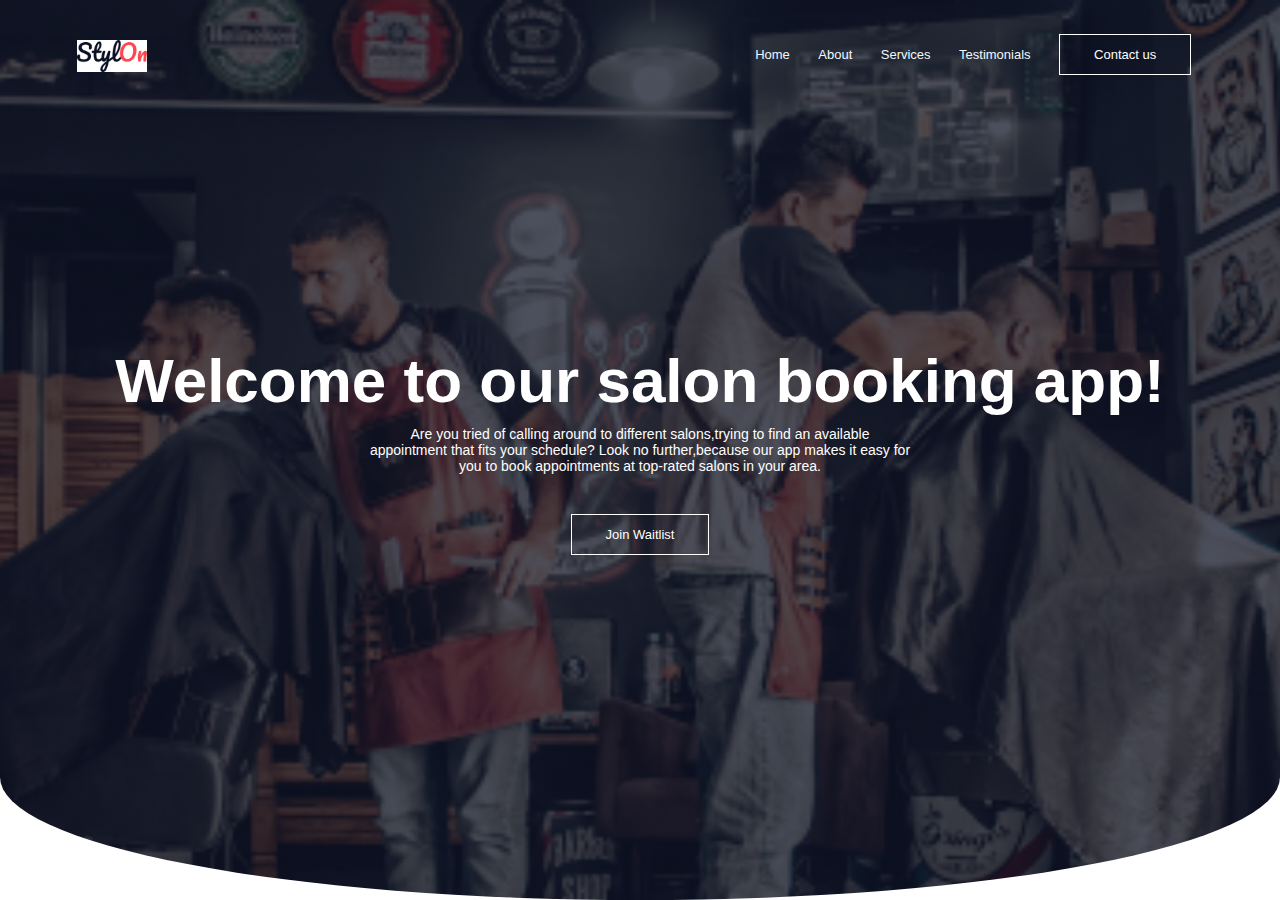
==== index.html @ d8df4b3f "first commit" ====
<!DOCTYPE html>
<html lang="en">
    <head>
        <meta charset="UTF-8" />
        <meta http-equiv="X-UA-Compatible" content="IE=edge" />
        <meta name="viewport" content="width=device-width, initial-scale=1.0" />
        <title>Stylon</title>
        <link rel="stylesheet" href="assets/styles/index.css" />
    </head>
    <body>
        <section class="header">
            <nav>
                <a href="index.html"
                    ><img
                        src="assets/images/StylOn Text Logo.jpg"
                        alt="stylon logo"
                /></a>

                <div class="nav-links" id="navLinks">
                    <ul>
                        <li><a href="#">Home</a></li>
                        <li><a href="">About</a></li>
                        <li><a href="">Services</a></li>
                        <li>
                            <a href="">Testimonials</a>
                        </li>

                        <li><a class="btn" href="">Contact us</a></li>
                    </ul>
                </div>
                <i class="fas fa-ellipsis-v" onclick="showMenu()"></i>
            </nav>
            <div class="text-box">
                <h1>Welcome to our salon booking app!</h1>
                <p>
                    Are you tried of calling around to different salons,trying
                    to find an available<br />
                    appointment that fits your schedule? Look no further,because
                    our app makes it easy for <br />
                    you to book appointments at top-rated salons in your area.
                </p>
                <a href="#" class="btn">Join Waitlist</a>
            </div>
        </section>
    </body>
</html>
---- assets/styles/index.css ----
* {
    margin: 0;
    padding: 0;
    font-family: "Poppins", sans-serif;
}
body,
html {
    overflow-x: hidden;
    scroll-behavior: smooth;
}
.header {
    min-height: 100vh;
    width: 100%;
    background-image: linear-gradient(rgba(4, 9, 30, 0.7), rgba(4, 9, 30, 0.7)),
        url(../images/Image.jpg);
    background-position: center;
    background-size: cover;
    position: relative;
    border-bottom-right-radius: 66% 18%;
    border-bottom-left-radius: 66% 18%;
}
nav {
    display: flex;
    padding: 2% 6%;
    justify-content: space-between;
    align-items: center;
}
nav a {
    display: flex;
    color: aliceblue;
    justify-content: space-between;
    align-items: center;
    text-decoration: none;
    gap: 10px;
    font-size: 13px;
}
nav ul li::after {
    content: "";
    width: 0%;
    height: 3px;
    background: #000;
    display: block;
    margin: auto;
    transition: 0.5s;
}
nav ul li:hover::after {
    width: 100%;
}
nav img {
    width: 70px;
}
.nav-links {
    flex: 1;
    text-align: right;
}
.nav-links ul li {
    list-style: none;
    display: inline-block;
    padding: 8px 12px;
    position: relative;
}
.text-box {
    width: 90%;
    color: white;
    position: absolute;
    top: 50%;
    left: 50%;
    transform: translate(-50%, -50%);
    text-align: center;
}
.text-box h1 {
    font-size: 62px;
}
.text-box p {
    font-size: 14px;
    margin: 10px 0 40px;
}
.btn {
    display: inline-block;
    text-decoration: none;
    color: white;
    border: 1px solid white;
    padding: 12px 34px;
    font-size: 13px;
    background: transparent;
    position: relative;
    cursor: pointer;
    transition: 1s;
}
.btn:hover {
    border: 1px solid #f44336;
    background: #f44336;
    transition: 1s;
}
nav .fas {
    display: none;
}
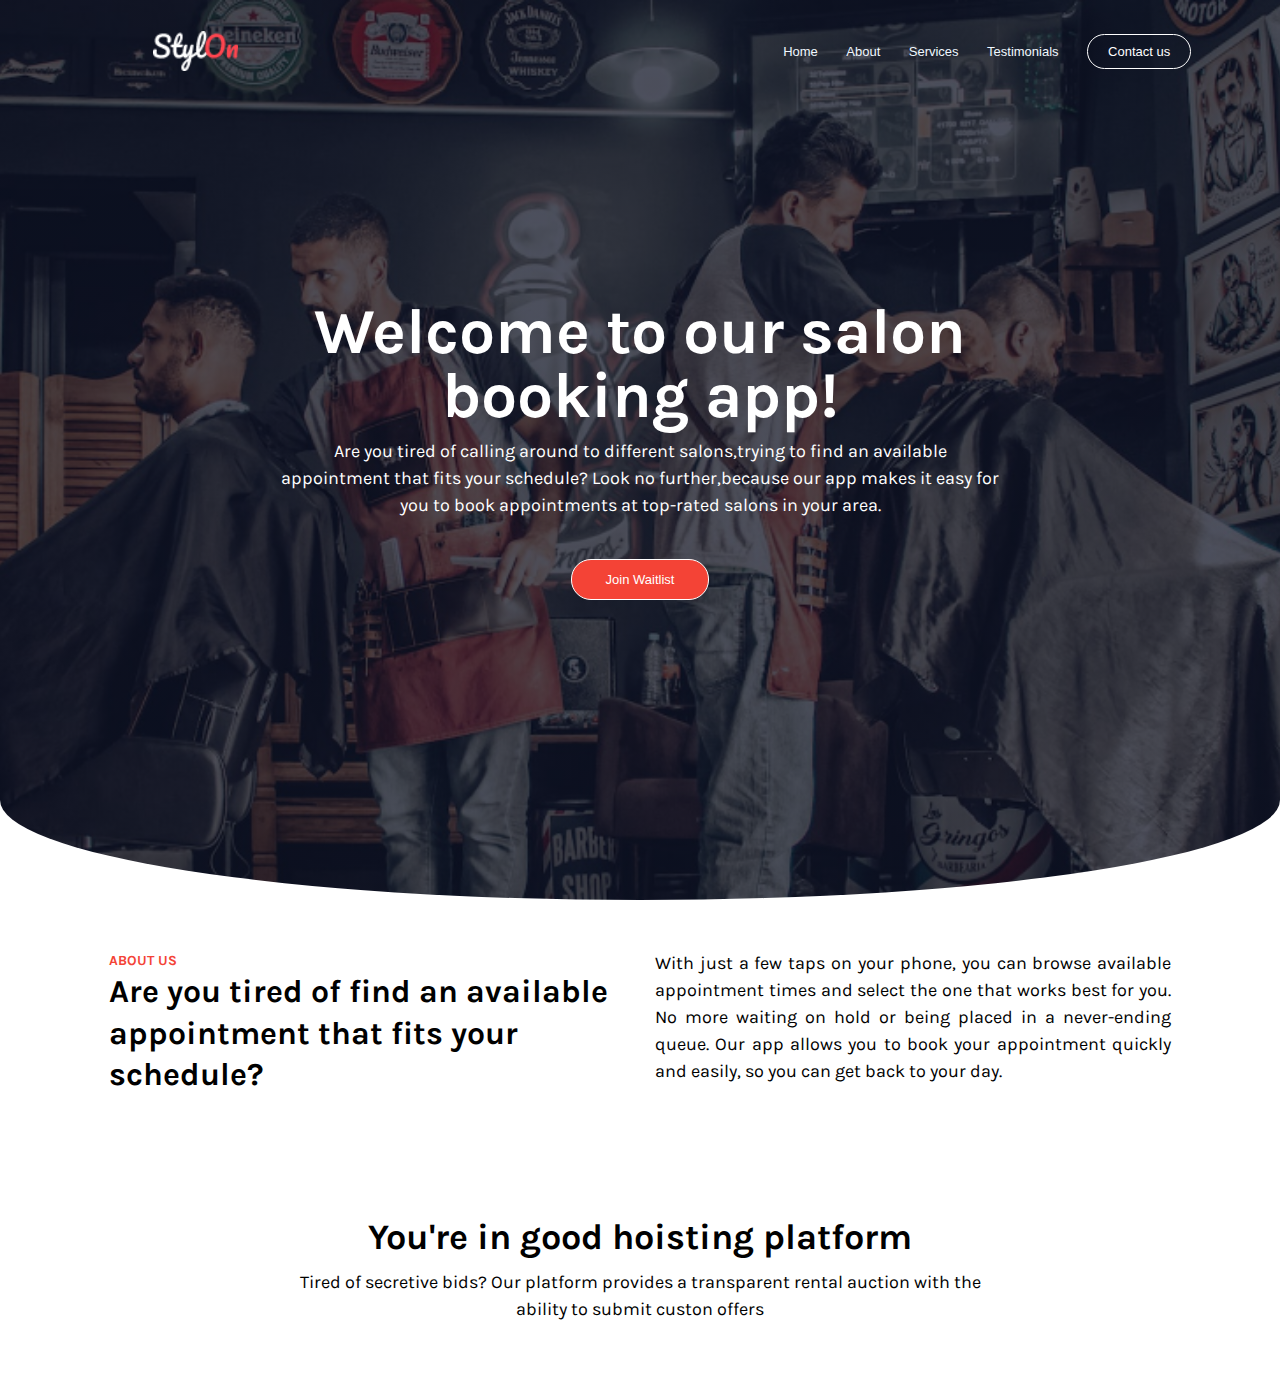
==== commit 1a2c24fb: "about section done" ====
--- a/index.html
+++ b/index.html
@@ -11,9 +11,7 @@
         <section class="header">
             <nav>
                 <a href="index.html"
-                    ><img
-                        src="assets/images/StylOn Text Logo.jpg"
-                        alt="stylon logo"
+                    ><img src="assets/images/logo_htfajn.png" alt="stylon logo"
                 /></a>
 
                 <div class="nav-links" id="navLinks">
@@ -25,15 +23,18 @@
                             <a href="">Testimonials</a>
                         </li>
 
-                        <li><a class="btn" href="">Contact us</a></li>
+                        <li><a class="btn1" href="">Contact us</a></li>
                     </ul>
                 </div>
                 <i class="fas fa-ellipsis-v" onclick="showMenu()"></i>
             </nav>
             <div class="text-box">
-                <h1>Welcome to our salon booking app!</h1>
+                <h1>
+                    Welcome to our salon <br />
+                    booking app!
+                </h1>
                 <p>
-                    Are you tried of calling around to different salons,trying
+                    Are you tired of calling around to different salons,trying
                     to find an available<br />
                     appointment that fits your schedule? Look no further,because
                     our app makes it easy for <br />
@@ -42,5 +43,34 @@
                 <a href="#" class="btn">Join Waitlist</a>
             </div>
         </section>
+        <section class="about">
+            <div class="left_container">
+                <h5>ABOUT US</h5>
+                <h4>
+                    Are you tired of find an available <br />
+                    appointment that fits your schedule?
+                </h4>
+            </div>
+
+            <div class="right_container">
+                <p>
+                    With just a few taps on your phone, you can browse available
+                    appointment times and select the one that works best for
+                    you. No more waiting on hold or being placed in a
+                    never-ending queue. Our app allows you to book your
+                    appointment quickly and easily, so you can get back to your
+                    day.
+                </p>
+            </div>
+        </section>
+
+        <section class="platform">
+            <h1>You're in good hoisting platform</h1>
+            <p>
+                Tired of secretive bids? Our platform provides a transparent
+                rental auction with the <br />
+                ability to submit custon offers
+            </p>
+        </section>
     </body>
 </html>
--- a/assets/styles/index.css
+++ b/assets/styles/index.css
@@ -1,3 +1,5 @@
+@import url("https://fonts.googleapis.com/css2?family=Karla&display=swap");
+
 * {
     margin: 0;
     padding: 0;
@@ -16,8 +18,8 @@
     background-position: center;
     background-size: cover;
     position: relative;
-    border-bottom-right-radius: 66% 18%;
-    border-bottom-left-radius: 66% 18%;
+    border-bottom-right-radius: 81% 18%;
+    border-bottom-left-radius: 81% 18%;
 }
 nav {
     display: flex;
@@ -34,20 +36,10 @@
     gap: 10px;
     font-size: 13px;
 }
-nav ul li::after {
-    content: "";
-    width: 0%;
-    height: 3px;
-    background: #000;
-    display: block;
-    margin: auto;
-    transition: 0.5s;
-}
-nav ul li:hover::after {
-    width: 100%;
-}
+
 nav img {
-    width: 70px;
+    width: 85px;
+    margin-left: 76px;
 }
 .nav-links {
     flex: 1;
@@ -69,10 +61,17 @@
     text-align: center;
 }
 .text-box h1 {
-    font-size: 62px;
+    font-family: "Karla", sans-serif;
+    font-size: 64px;
+    font-weight: 700;
+    line-height: 64px;
 }
 .text-box p {
-    font-size: 14px;
+    font-family: "Karla", sans-serif;
+    font-size: 18px;
+    font-weight: 400;
+    line-height: 27px;
+    text-align: center;
     margin: 10px 0 40px;
 }
 .btn {
@@ -80,18 +79,86 @@
     text-decoration: none;
     color: white;
     border: 1px solid white;
+    border-radius: 20px;
     padding: 12px 34px;
+    font-size: 13px;
+    background: transparent;
+    background: #f44336;
+    position: relative;
+    cursor: pointer;
+    transition: 1s;
+}
+
+.btn1 {
+    display: inline-block;
+    text-decoration: none;
+    color: white;
+    border: 1px solid white;
+    border-radius: 20px;
+    padding: 9px 20px;
     font-size: 13px;
     background: transparent;
     position: relative;
     cursor: pointer;
-    transition: 1s;
 }
 .btn:hover {
     border: 1px solid #f44336;
-    background: #f44336;
+    background: #d42b1f;
     transition: 1s;
 }
 nav .fas {
     display: none;
 }
+
+.about {
+    display: flex;
+    gap: 30px;
+    max-width: 83%;
+    padding: 50px 100px 50px 100px;
+    margin-inline: auto;
+}
+
+.left_container {
+    width: 50%;
+}
+.left_container h4 {
+    font-family: "Karla", sans-serif;
+    font-weight: 700;
+    font-size: 32px;
+    line-height: 41.6px;
+}
+.left_container h5 {
+    font-family: "Karla", sans-serif;
+    font-weight: 700;
+    font-size: 14px;
+    line-height: 21px;
+    color: #f44336;
+}
+
+.right_container {
+    width: 50%;
+}
+.right_container p {
+    font-family: "Karla", sans-serif;
+    font-weight: 400;
+    font-size: 18px;
+    line-height: 27px;
+    text-align: justify;
+}
+.platform {
+    text-align: center;
+    padding: 70px;
+}
+.platform h1 {
+    font-family: "Karla", sans-serif;
+    font-weight: 700;
+    font-size: 36px;
+    margin-bottom: 10px;
+    line-height: 43.2px;
+}
+.platform p {
+    font-family: "Karla", sans-serif;
+    font-weight: 400;
+    font-size: 18px;
+    line-height: 27px;
+}
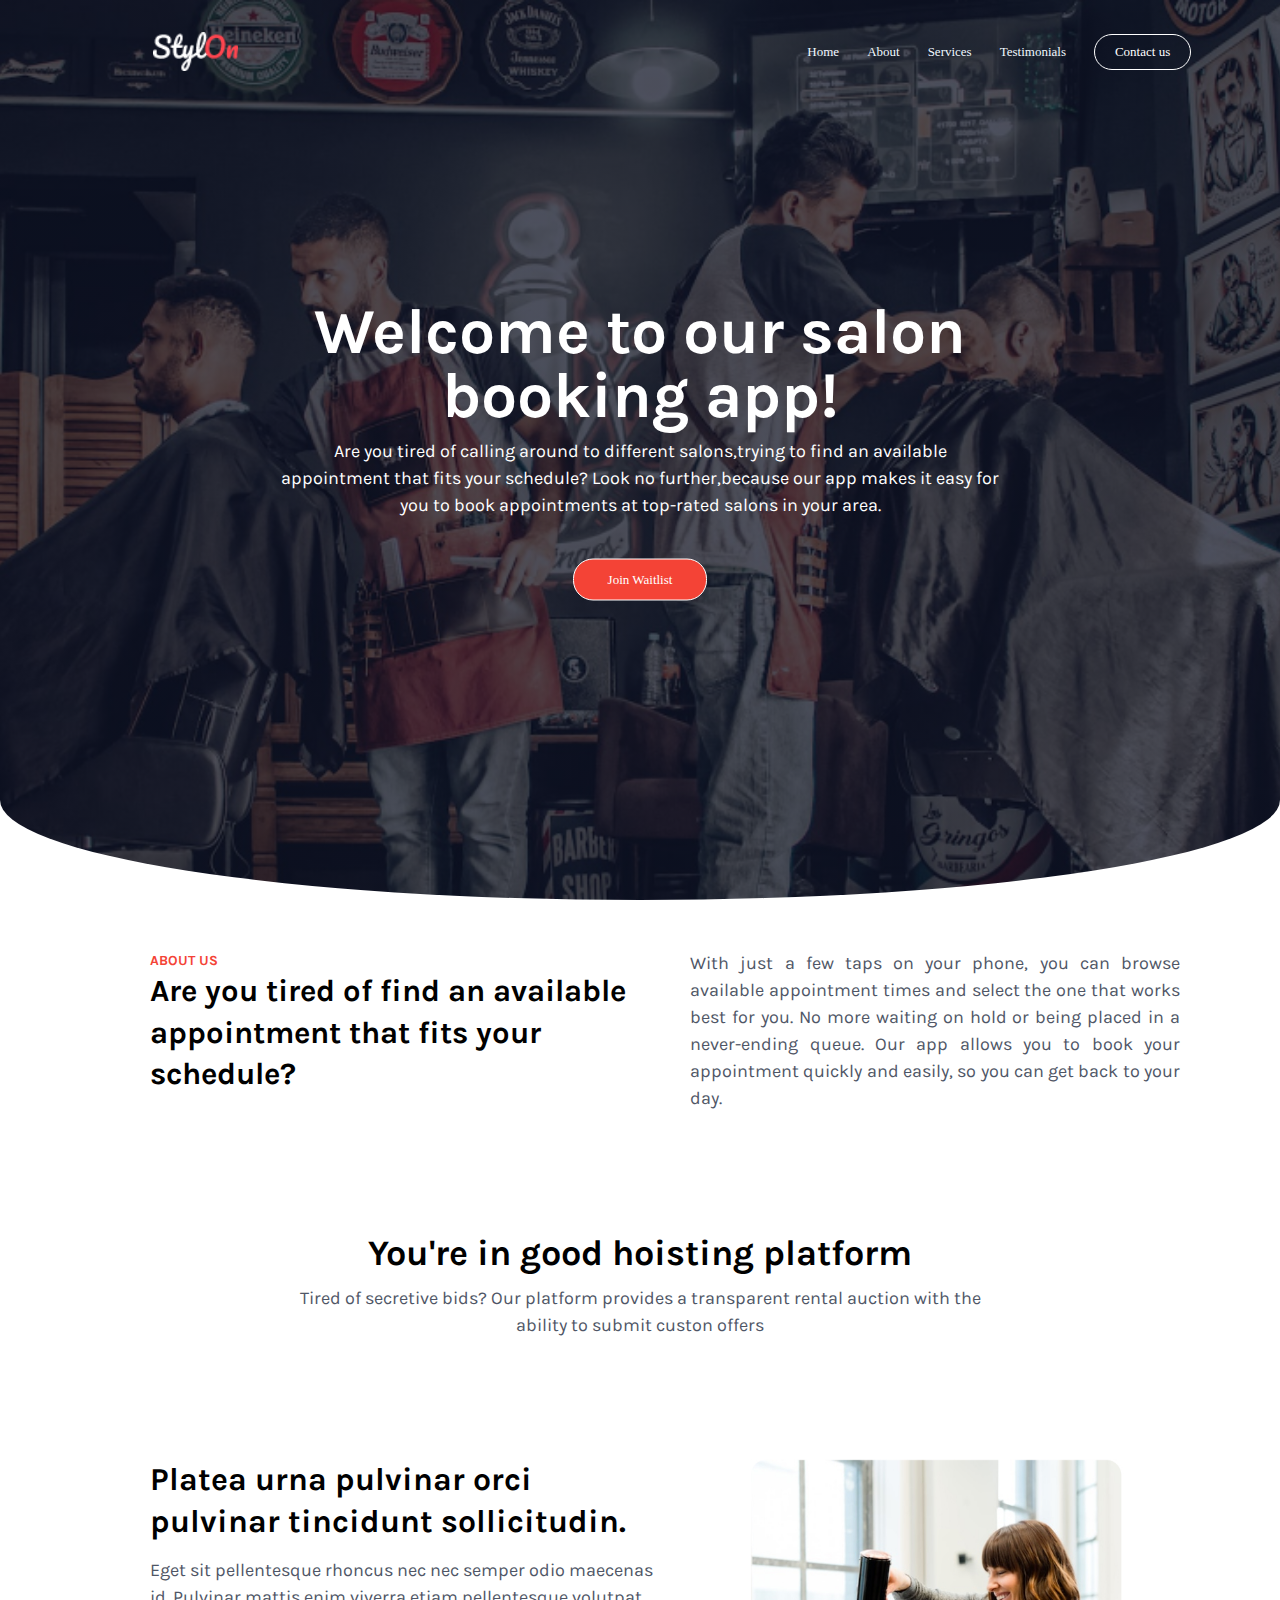
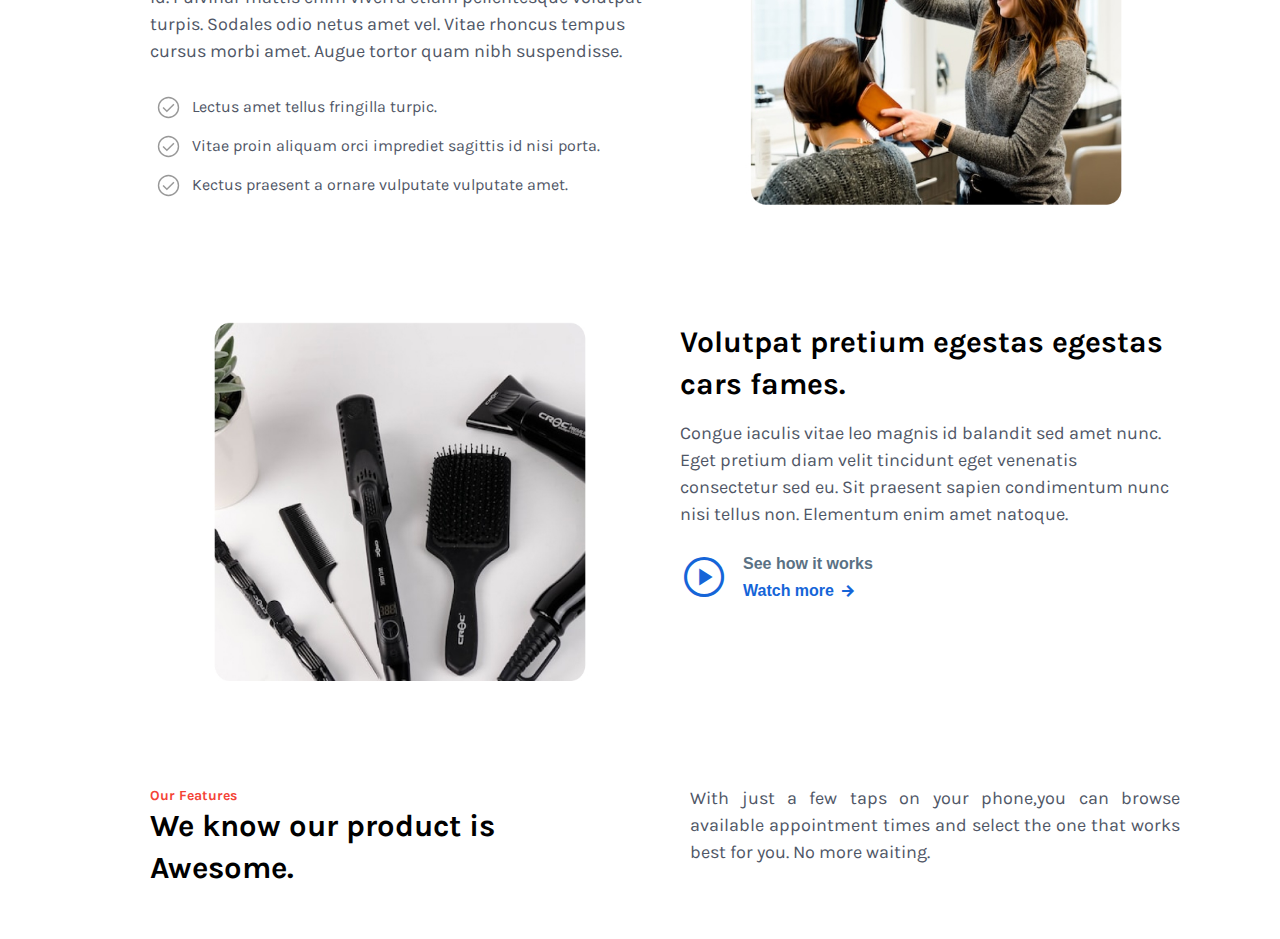
==== commit e7622d4f: "Our feature section complete" ====
--- a/index.html
+++ b/index.html
@@ -6,6 +6,10 @@
         <meta name="viewport" content="width=device-width, initial-scale=1.0" />
         <title>Stylon</title>
         <link rel="stylesheet" href="assets/styles/index.css" />
+        <link
+            rel="stylesheet"
+            href="https://fonts.googleapis.com/css2?family=Material+Symbols+Outlined:opsz,wght,FILL,GRAD@20..48,100..700,0..1,-50..200"
+        />
     </head>
     <body>
         <section class="header">
@@ -72,5 +76,101 @@
                 ability to submit custon offers
             </p>
         </section>
+
+        <section class="services">
+            <div class="left_container1">
+                <h4>
+                    Platea urna pulvinar orci pulvinar tincidunt sollicitudin.
+                </h4>
+                <p>
+                    Eget sit pellentesque rhoncus nec nec semper odio maecenas
+                    id. Pulvinar mattis enim viverra etiam pellentesque volutpat
+                    turpis. Sodales odio netus amet vel. Vitae rhoncus tempus
+                    cursus morbi amet. Augue tortor quam nibh suspendisse.
+                </p>
+                <div class="list">
+                    <ul>
+                        <li>
+                            <img
+                                src="assets/images/check_circle_FILL0_wght300_GRAD0_opsz40.svg"
+                                alt=""
+                            />Lectus amet tellus fringilla turpic.
+                        </li>
+                        <li>
+                            <img
+                                src="assets/images/check_circle_FILL0_wght300_GRAD0_opsz40.svg"
+                                alt=""
+                            />
+                            Vitae proin aliquam orci imprediet sagittis id nisi
+                            porta.
+                        </li>
+                        <li>
+                            <img
+                                src="assets/images/check_circle_FILL0_wght300_GRAD0_opsz40.svg"
+                                alt=""
+                            />
+
+                            Kectus praesent a ornare vulputate vulputate amet.
+                        </li>
+                    </ul>
+                </div>
+            </div>
+            <div class="right_container1">
+                <img
+                    src="assets/images/Image (1).jpg"
+                    alt="stylon services img"
+                />
+            </div>
+        </section>
+
+        <section class="services">
+            <div class="left_container2">
+                <img src="assets/images/Image (2).jpg" alt="" />
+            </div>
+
+            <div class="right_container2">
+                <h4>Volutpat pretium egestas egestas cars fames.</h4>
+                <p>
+                    Congue iaculis vitae leo magnis id balandit sed amet nunc.
+                    Eget pretium diam velit tincidunt eget venenatis consectetur
+                    sed eu. Sit praesent sapien condimentum nunc nisi tellus
+                    non. Elementum enim amet natoque.
+                </p>
+                <div class="video">
+                    <div class="image">
+                        <span class="material-symbols-outlined">
+                            play_circle
+                        </span>
+                    </div>
+                    <div>
+                        <h6>See how it works</h6>
+                        <p>
+                            Watch more
+                            <span class="material-symbols-outlined">
+                                arrow_forward
+                            </span>
+                        </p>
+                    </div>
+                </div>
+            </div>
+        </section>
+
+        <section class="features">
+            <div class="left_container">
+                <h5>Our Features</h5>
+                <h4>
+                    We know our product is<br />
+                    Awesome.
+                </h4>
+            </div>
+
+            <div class="right_container">
+                <p>
+                    With just a few taps on your phone,you can browse available
+                    appointment times and select the one that works best for
+                    you. No more waiting.
+                </p>
+            </div>
+        </section>
     </body>
 </html>
--- a/assets/styles/index.css
+++ b/assets/styles/index.css
@@ -3,7 +3,6 @@
 * {
     margin: 0;
     padding: 0;
-    font-family: "Poppins", sans-serif;
 }
 body,
 html {
@@ -116,6 +115,7 @@
     max-width: 83%;
     padding: 50px 100px 50px 100px;
     margin-inline: auto;
+    margin-left: 50px;
 }
 
 .left_container {
@@ -124,7 +124,7 @@
 .left_container h4 {
     font-family: "Karla", sans-serif;
     font-weight: 700;
-    font-size: 32px;
+    font-size: 31px;
     line-height: 41.6px;
 }
 .left_container h5 {
@@ -136,7 +136,7 @@
 }
 
 .right_container {
-    width: 50%;
+    width: 48%;
 }
 .right_container p {
     font-family: "Karla", sans-serif;
@@ -144,6 +144,7 @@
     font-size: 18px;
     line-height: 27px;
     text-align: justify;
+    color: rgb(79, 86, 102);
 }
 .platform {
     text-align: center;
@@ -161,4 +162,124 @@
     font-weight: 400;
     font-size: 18px;
     line-height: 27px;
-}
+    color: rgb(79, 86, 102);
+}
+
+.services {
+    display: flex;
+    gap: 30px;
+    max-width: 83%;
+    padding: 50px 100px 50px 100px;
+    margin-inline: auto;
+    margin-left: 50px;
+}
+.left_container1 {
+    width: 50%;
+}
+.left_container1 p {
+    font-family: "Karla", sans-serif;
+    font-weight: 400;
+    font-size: 18px;
+    line-height: 27px;
+    color: rgb(79, 86, 102);
+    margin-bottom: 25px;
+}
+.left_container1 h4 {
+    font-family: "Karla", sans-serif;
+    font-weight: 700;
+    font-size: 32px;
+    line-height: 41.6px;
+    margin-bottom: 15px;
+}
+.list ul li {
+    font-family: "Karla", sans-serif;
+    color: rgb(79, 86, 102);
+    list-style: none;
+    font-weight: 400;
+    font-size: 16px;
+    line-height: 34px;
+    display: flex;
+    gap: 10px;
+    align-items: center;
+    margin-left: 5px;
+    margin-bottom: 5px;
+}
+
+.right_container1 {
+    width: 48%;
+}
+.right_container1 img {
+    width: 500px;
+    height: 359px;
+}
+
+.list ul li img {
+    width: 26.67px;
+    height: 26.67px;
+    opacity: 40%;
+}
+.left_container2 {
+    max-width: 50%;
+}
+.left_container2 img {
+    width: 500px;
+    height: 359px;
+}
+.right_container2 {
+    width: 48%;
+}
+.right_container2 p {
+    font-family: "Karla", sans-serif;
+    font-weight: 400;
+    font-size: 18px;
+    line-height: 27px;
+    color: rgb(79, 86, 102);
+    margin-bottom: 25px;
+}
+.right_container2 h4 {
+    font-family: "Karla", sans-serif;
+    font-weight: 700;
+    font-size: 30px;
+    line-height: 41.6px;
+    margin-bottom: 15px;
+}
+.video {
+    display: flex;
+    gap: 15px;
+}
+.image span {
+    font-size: 48px;
+    color: #1565d8;
+}
+.video h6 {
+    font-family: sans-serif;
+    font-weight: 600;
+    font-size: 16px;
+    line-height: 21.79px;
+    color: #5a7184;
+    margin-bottom: 5px;
+}
+.video p {
+    font-family: sans-serif;
+    font-weight: 700;
+    font-size: 16px;
+    line-height: 21.79px;
+    color: #1565d8;
+    display: flex;
+    align-items: center;
+    gap: 5px;
+}
+.video p span {
+    font-size: 18px;
+    font-weight: 900;
+    /* line-height: 40px; */
+}
+
+.features {
+    display: flex;
+    gap: 30px;
+    max-width: 83%;
+    padding: 50px 100px 50px 100px;
+    margin-inline: auto;
+    margin-left: 50px;
+}
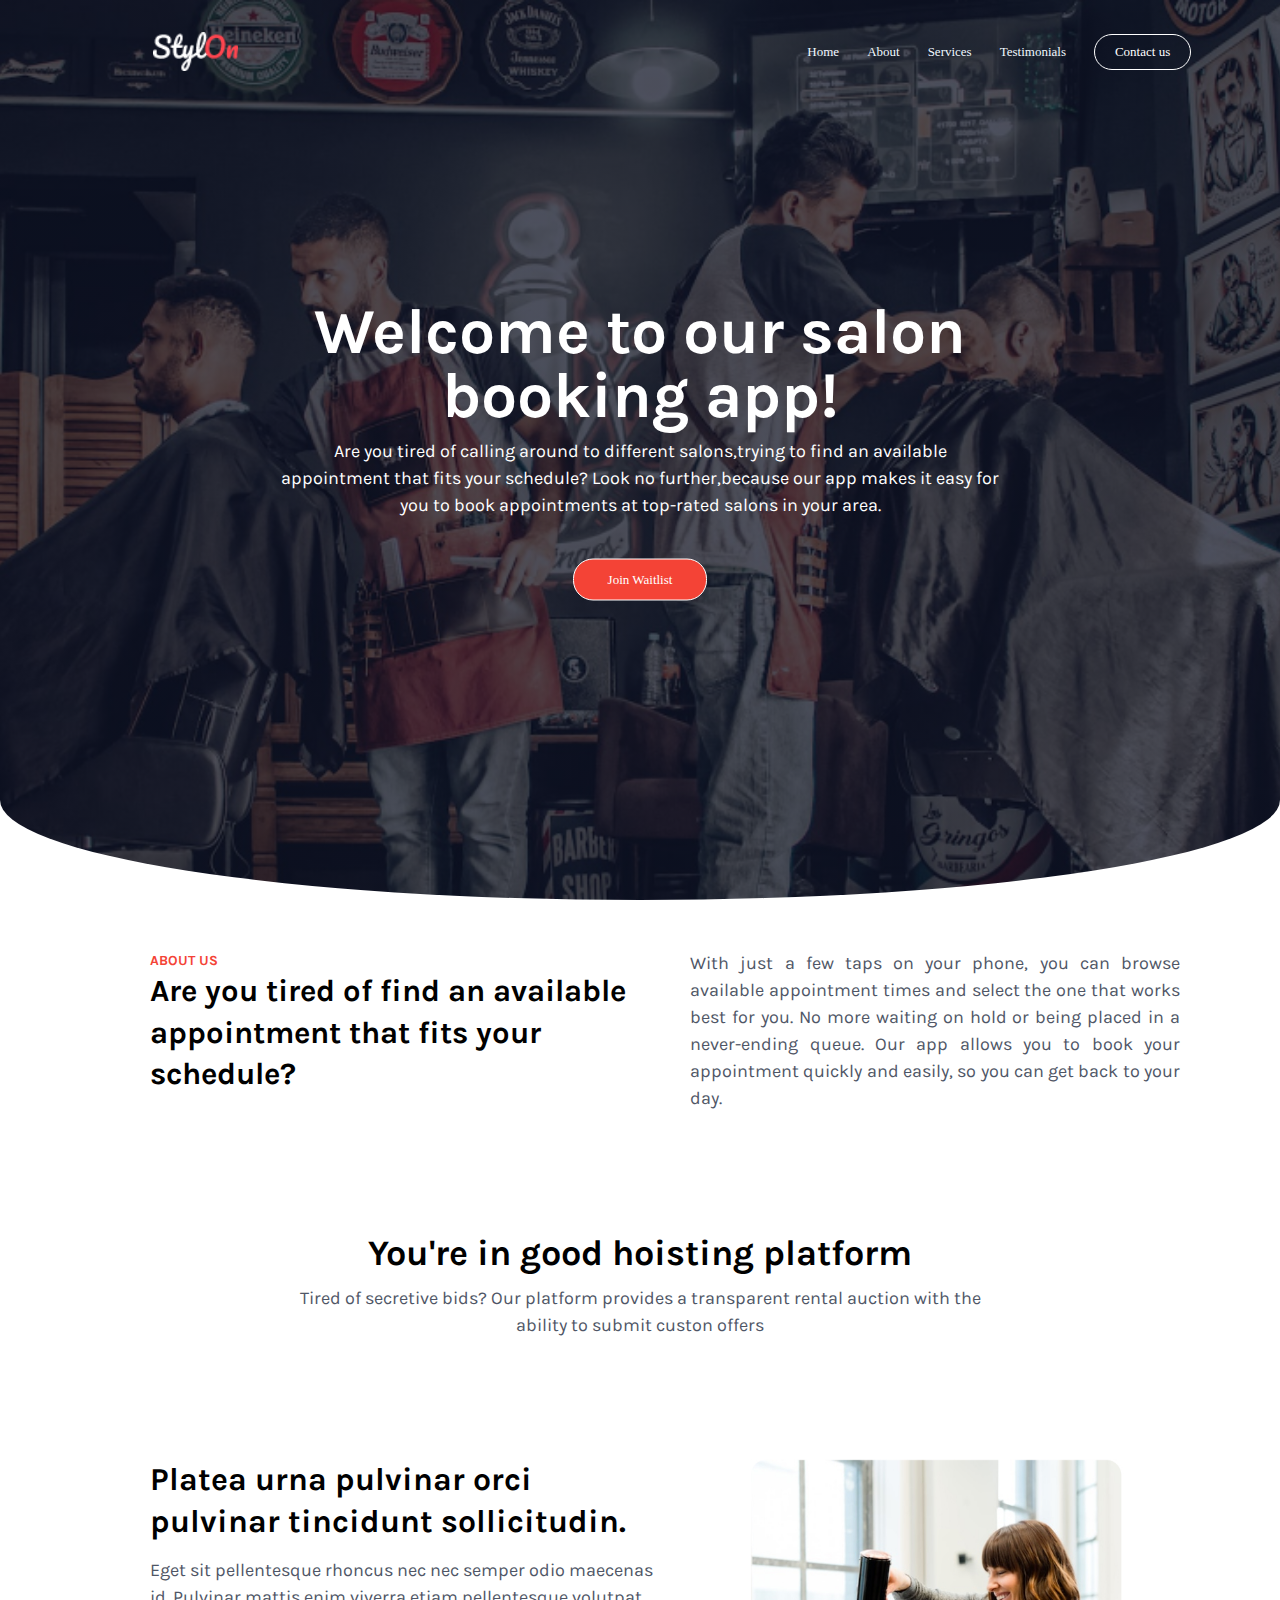
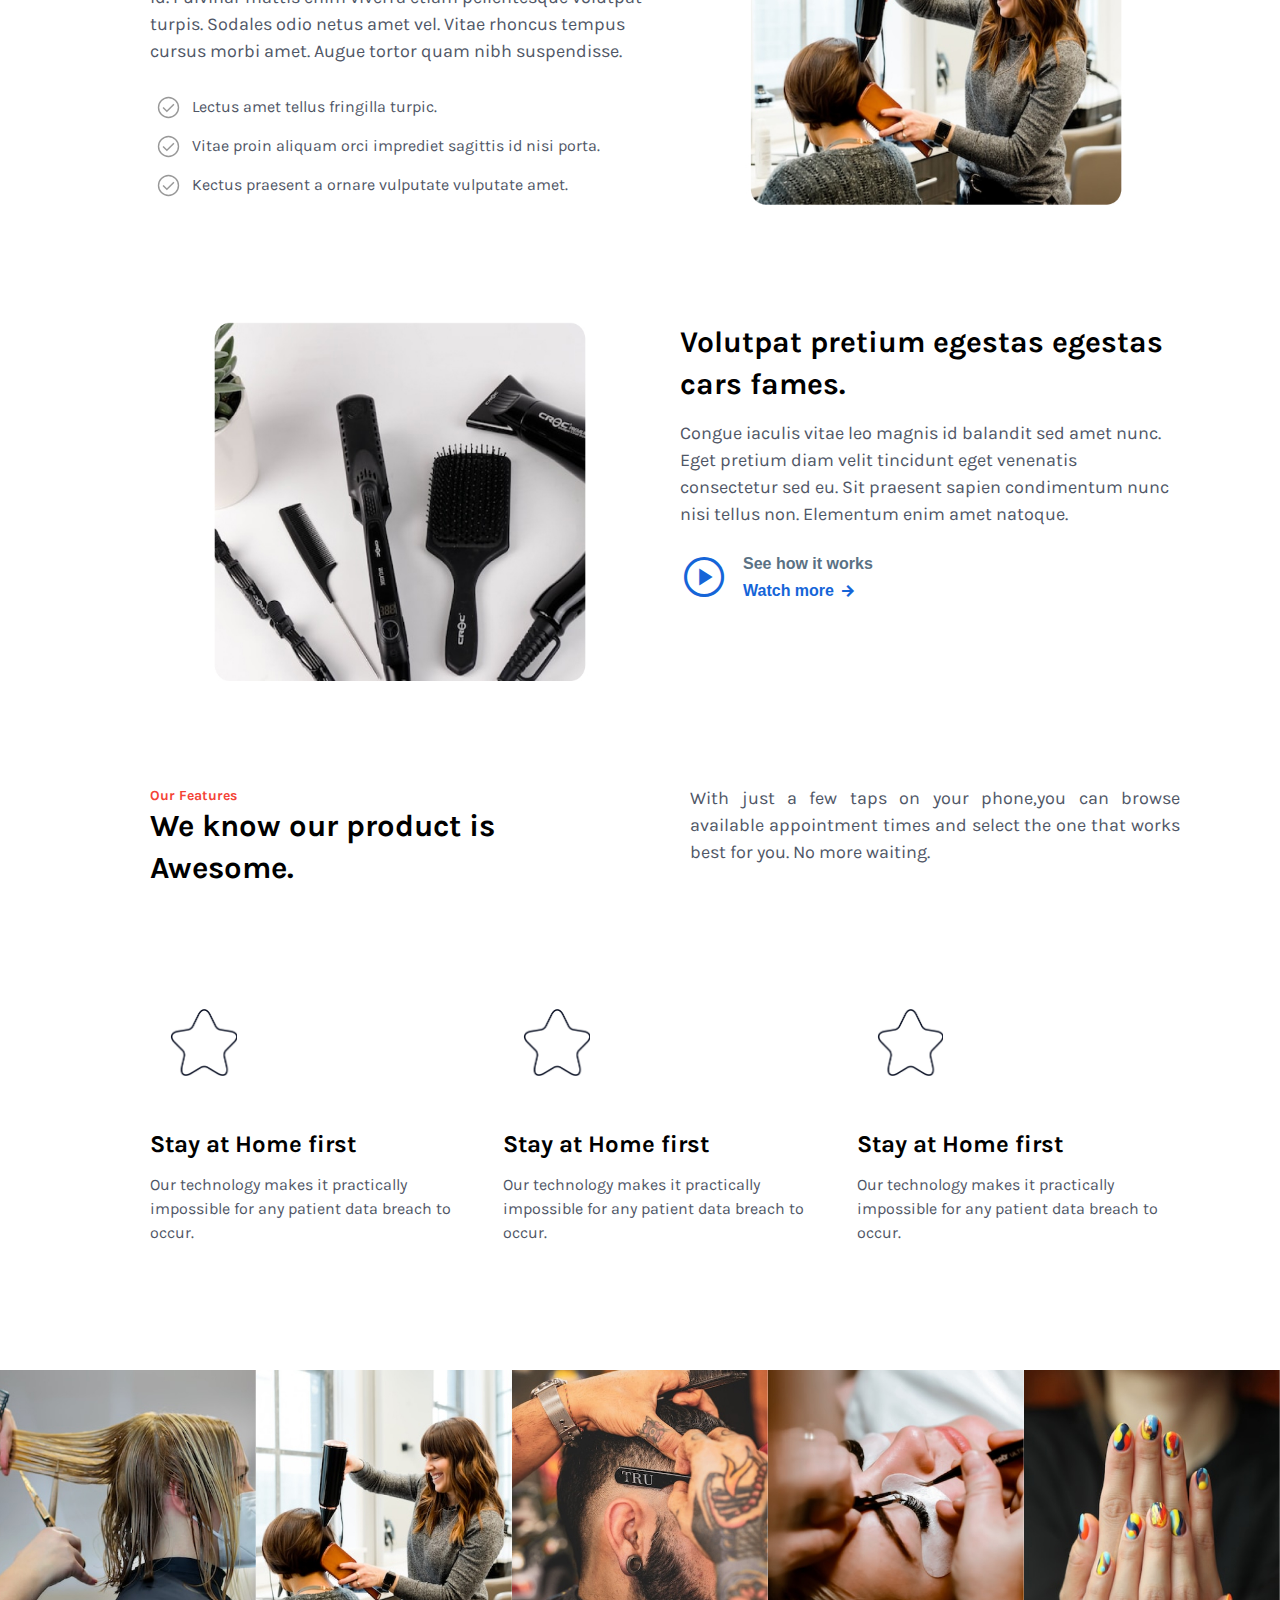
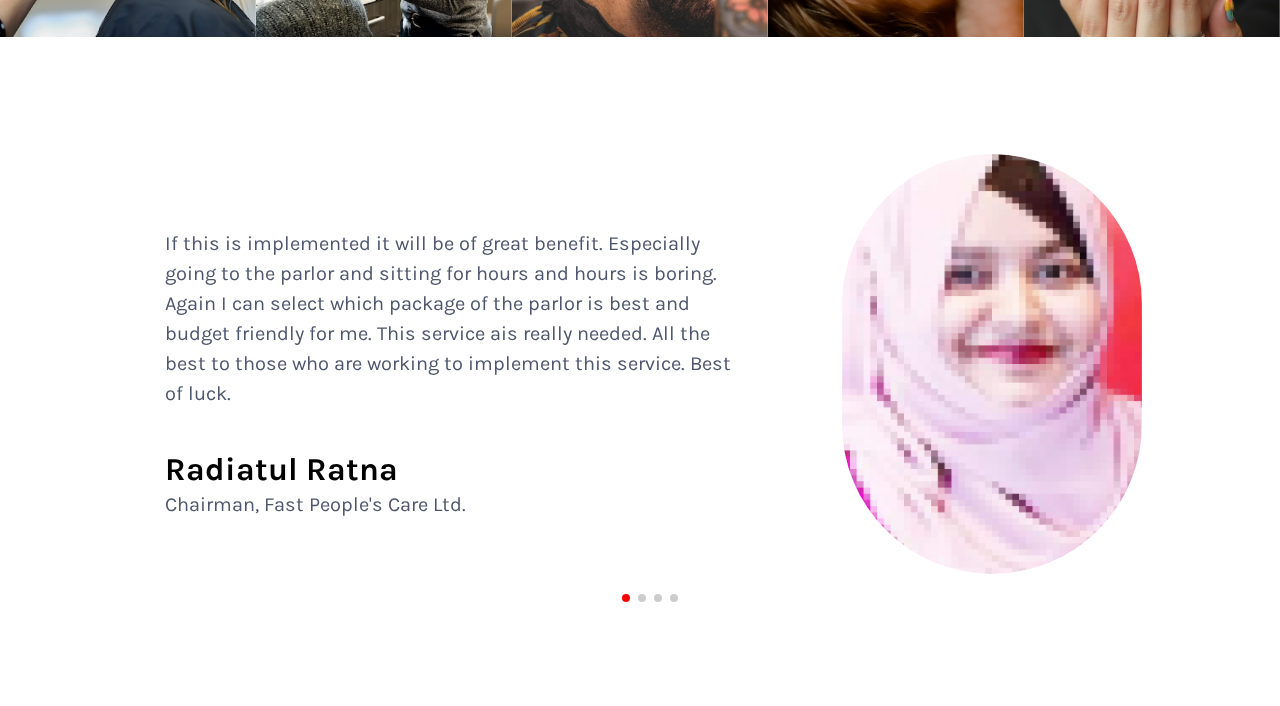
==== commit 98ee2c02: "slider section complete" ====
--- a/index.html
+++ b/index.html
@@ -10,7 +10,12 @@
             rel="stylesheet"
             href="https://fonts.googleapis.com/css2?family=Material+Symbols+Outlined:opsz,wght,FILL,GRAD@20..48,100..700,0..1,-50..200"
         />
+        <link
+            rel="stylesheet"
+            href="https://cdn.jsdelivr.net/npm/swiper@8/swiper-bundle.min.css"
+        />
     </head>
+
     <body>
         <section class="header">
             <nav>
@@ -172,5 +177,178 @@
                 </p>
             </div>
         </section>
+
+        <section class="technology">
+            <div class="div1">
+                <div class="vector">
+                    <img src="assets/images/Vector.jpg" alt="" />
+                </div>
+                <h5>Stay at Home first</h5>
+                <p>
+                    Our technology makes it practically impossible for any
+                    patient data breach to occur.
+                </p>
+            </div>
+            <div class="div1">
+                <div class="vector">
+                    <img src="assets/images/Vector.jpg" alt="" />
+                </div>
+                <h5>Stay at Home first</h5>
+                <p>
+                    Our technology makes it practically impossible for any
+                    patient data breach to occur.
+                </p>
+            </div>
+            <div class="div1">
+                <div class="vector">
+                    <img src="assets/images/Vector.jpg" alt="" />
+                </div>
+                <h5>Stay at Home first</h5>
+                <p>
+                    Our technology makes it practically impossible for any
+                    patient data breach to occur.
+                </p>
+            </div>
+        </section>
+
+        <section class="container">
+            <div class="box">
+                <img src="assets/images/Services Gallery Card.jpg" />
+                <img
+                    src="assets/images/Services Gallery Card (2).jpg"
+                    class="hover-img"
+                />
+            </div>
+            <div class="box2">
+                <img src="assets/images/Services Gallery Card (1).jpg" />
+            </div>
+            <div class="box2">
+                <img src="assets/images/Services Gallery Card (2).jpg" />
+            </div>
+            <div class="box">
+                <img src="assets/images/Services Gallery Card (3).jpg" />
+                <img
+                    src="assets/images/Services Gallery Card (2).jpg"
+                    class="hover-img"
+                />
+            </div>
+            <div class="box">
+                <img src="assets/images/Services Gallery Card (4).jpg" />
+                <img
+                    src="assets/images/Services Gallery Card (2).jpg"
+                    class="hover-img"
+                />
+            </div>
+        </section>
+        <section class="container1">
+            <div class="swiper mySlides_container">
+                <div class="swiper-wrapper">
+                    <div class="swiper-slide">
+                        <div class="numbertext">
+                            <p>
+                                If this is implemented it will be of great
+                                benefit. Especially going to the parlor and
+                                sitting for hours and hours is boring. Again I
+                                can select which package of the parlor is best
+                                and budget friendly for me. This service ais
+                                really needed. All the best to those who are
+                                working to implement this service. Best of luck.
+                            </p>
+                            <div class="text">
+                                <h1>Radiatul Ratna</h1>
+                                <p>Chairman, Fast People's Care Ltd.</p>
+                            </div>
+                        </div>
+                        <div class="mySlider_img">
+                            <img src="assets/images/Headshot2.jpg" alt="" />
+                        </div>
+                    </div>
+                    <div class="swiper-slide">
+                        <div class="numbertext">
+                            <p>
+                                It will be the natioin's first fashion-ralated
+                                social media invention. This new startup has a
+                                sizable market,rapid growth,and low competition.
+                                The future of this startup is clear to me.
+                                Warmest regards to the founders.
+                            </p>
+                            <div class="text">
+                                <h1>Adil Hasan Akash</h1>
+                                <p>
+                                    Co-Founder & MD.Robust Research And
+                                    Development Ltd.
+                                </p>
+                            </div>
+                        </div>
+                        <div class="mySlider_img">
+                            <img src="assets/images/Headshot.jpg" alt="" />
+                        </div>
+                    </div>
+                    <div class="swiper-slide">
+                        <div class="numbertext">
+                            <p>
+                                This is a great idea. If it can be implemented
+                                then the salon can provide excellent service,
+                                maintain good environment and good hygine. I
+                                think they will providea great hair spa in a
+                                very relaxing environment. Avanee, owner and
+                                head stylist is very attentive And will deliver
+                                excellent results. Best of luck to them.
+                            </p>
+                            <div class="text">
+                                <h1>Pial Hasan Shadhin</h1>
+                                <p>Founder,Icche Initiative.</p>
+                            </div>
+                        </div>
+                        <div class="mySlider_img">
+                            <img src="assets/images/Headshot1.jpg" alt="" />
+                        </div>
+                    </div>
+                    <div class="swiper-slide">
+                        <div class="numbertext">
+                            <p>
+                                Your idea is really great. I believe that if you
+                                create this service it will help us. Besids, In
+                                this generation people are more serious about
+                                their time. So Your service save us people
+                                valuable time. So just build this properly and
+                                save us our valuable time.
+                            </p>
+                            <div class="text">
+                                <h1>Zahidul Dipu</h1>
+                                <p>Founder and CEO,UzanX.</p>
+                            </div>
+                        </div>
+                        <div class="mySlider_img">
+                            <img src="assets/images/Headshot3.jpg" alt="" />
+                        </div>
+                    </div>
+                </div>
+                <!-- If we need pagination -->
+                <div class="swiper-pagination"></div>
+            </div>
+        </section>
+
+        <!-- script -->
+        <script src="https://cdn.jsdelivr.net/npm/swiper@8/swiper-bundle.min.js"></script>
+        <script>
+            const swiper = new Swiper(".swiper", {
+                autoplay: {
+                    delay: 3000,
+                    disableOnInteraction: false,
+                },
+                loop: true,
+
+                pagination: {
+                    el: ".swiper-pagination",
+                    clickable: true,
+                },
+
+                navigation: {
+                    nextEl: ".swiper-button-next",
+                    prevEl: ".swiper-button-prev",
+                },
+            });
+        </script>
     </body>
 </html>
--- a/assets/styles/index.css
+++ b/assets/styles/index.css
@@ -283,3 +283,117 @@
     margin-inline: auto;
     margin-left: 50px;
 }
+
+.technology {
+    display: flex;
+    gap: 30px;
+    max-width: 83%;
+    padding: 50px 100px 50px 100px;
+    margin-inline: auto;
+    margin-left: 50px;
+}
+.vector img {
+    width: 66.67px;
+    height: 66.13px;
+    padding: 20px;
+    margin-bottom: 30px;
+}
+
+.div1 h5 {
+    font-family: "Karla", sans-serif;
+    font-weight: 700;
+    font-size: 24px;
+    line-height: 28.8px;
+    margin-bottom: 15px;
+}
+.div1 p {
+    font-family: "Karla", sans-serif;
+    font-weight: 400;
+    font-size: 16px;
+    line-height: 24px;
+    color: rgb(79, 86, 102);
+    margin-bottom: 25px;
+}
+
+.container {
+    display: flex;
+    margin-top: 50px;
+}
+.box {
+    position: relative;
+    width: 288px;
+    height: 300px;
+    overflow: hidden;
+}
+.box2 {
+    width: 288px;
+    height: 300px;
+    overflow: hidden;
+}
+.box2 img {
+    width: 100%;
+}
+.box img {
+    width: 100%;
+    transition: all linear 0.7s;
+}
+
+img.hover-img {
+    position: absolute;
+    top: 0;
+    left: 0;
+    opacity: 0;
+}
+.box:hover img {
+    opacity: 0;
+}
+
+.box:hover img.hover-img {
+    opacity: 1;
+}
+
+/* slideshow-container */
+.swiper-slide {
+    display: flex;
+    gap: 30px;
+    max-width: 83%;
+    padding: 20px 100px 0 90px;
+    margin-inline: auto;
+    margin: 5% 0% 10% 4%;
+}
+
+.numbertext {
+    flex-basis: 55%;
+    padding-top: 7%;
+}
+.numbertext p {
+    font-family: "Karla", sans-serif;
+    font-weight: 400;
+    font-size: 20px;
+    line-height: 30px;
+    color: #4e566d;
+    margin-bottom: 40px;
+}
+.text h1 {
+    font-family: "Karla", sans-serif;
+    font-weight: 700;
+    font-size: 32px;
+    line-height: 41.6px;
+}
+.mySlider_img {
+    flex-basis: 40%;
+    text-align: center;
+}
+
+.mySlider_img img {
+    width: 300px;
+    height: 420px;
+    border-radius: 400px;
+}
+.swiper .swiper-pagination {
+    font-size: 350px;
+    margin: 10px;
+}
+.swiper .swiper-pagination-bullet-active {
+    background: red;
+}
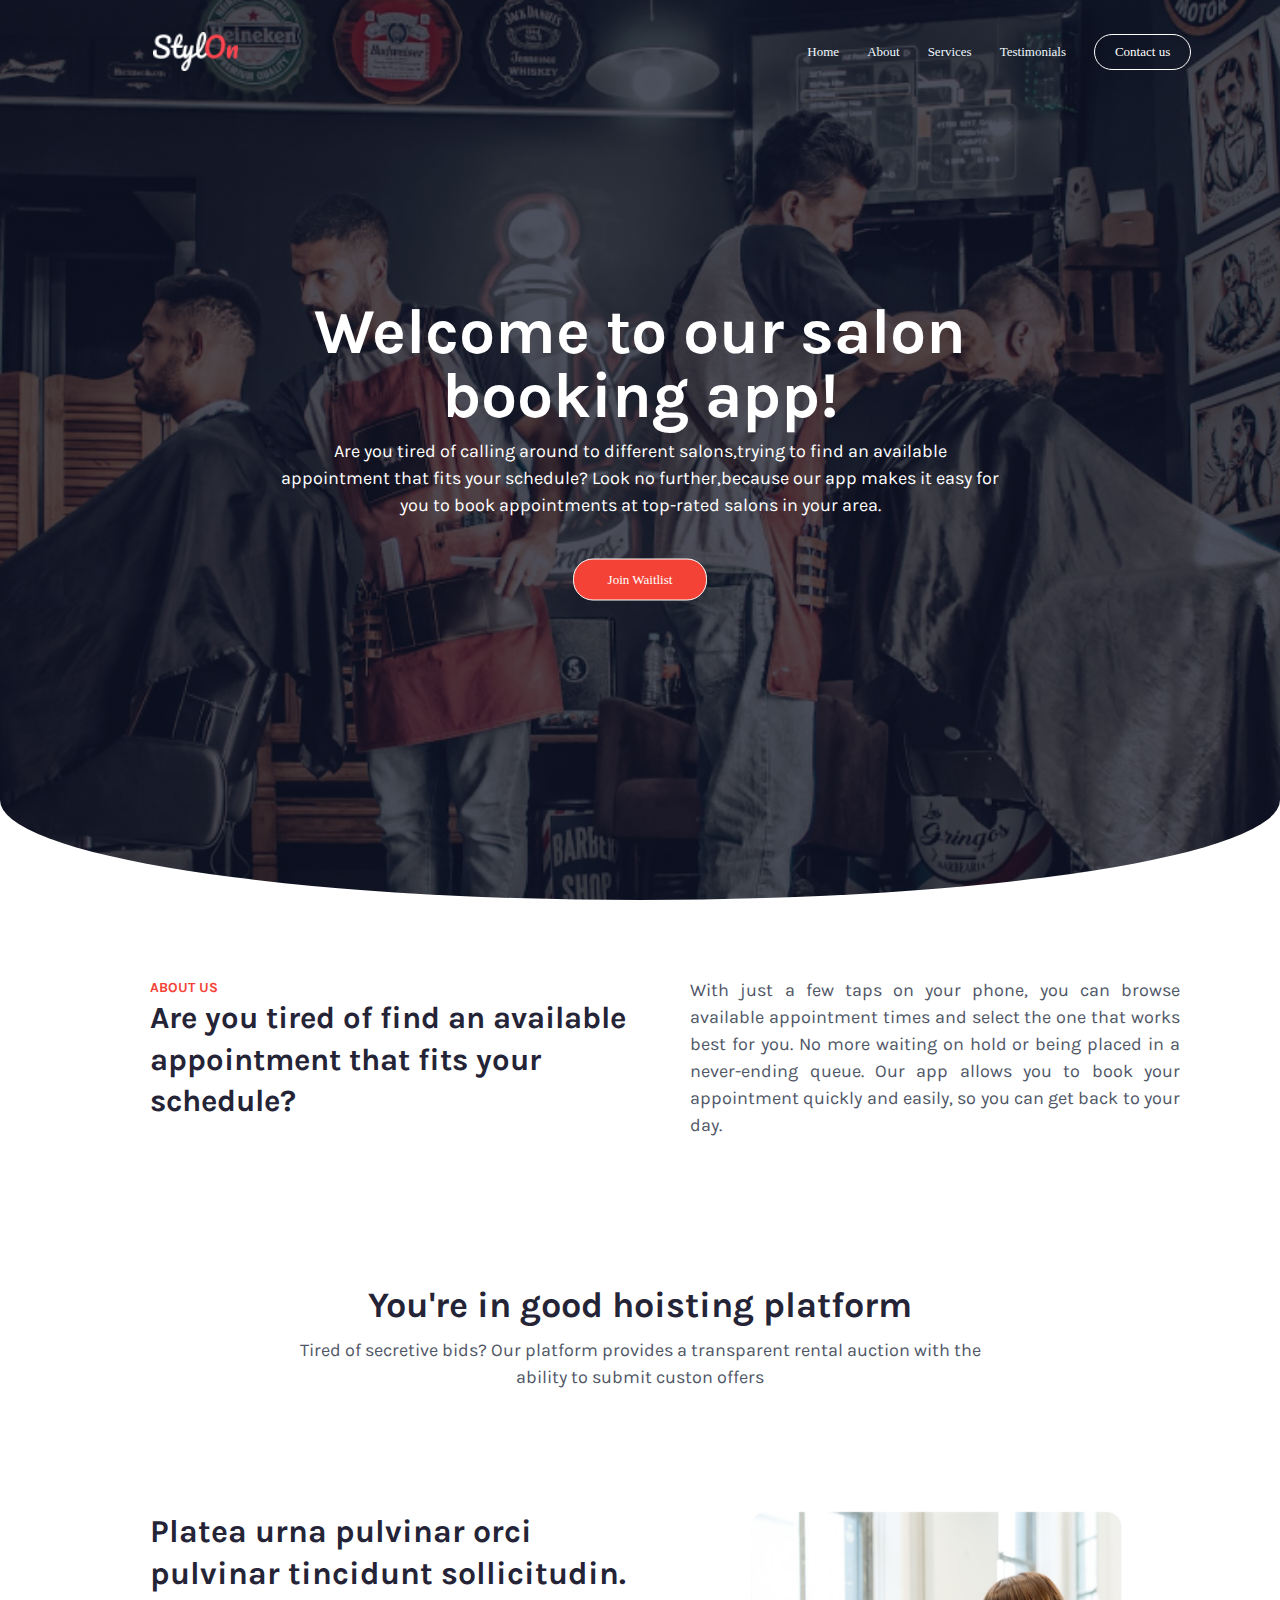
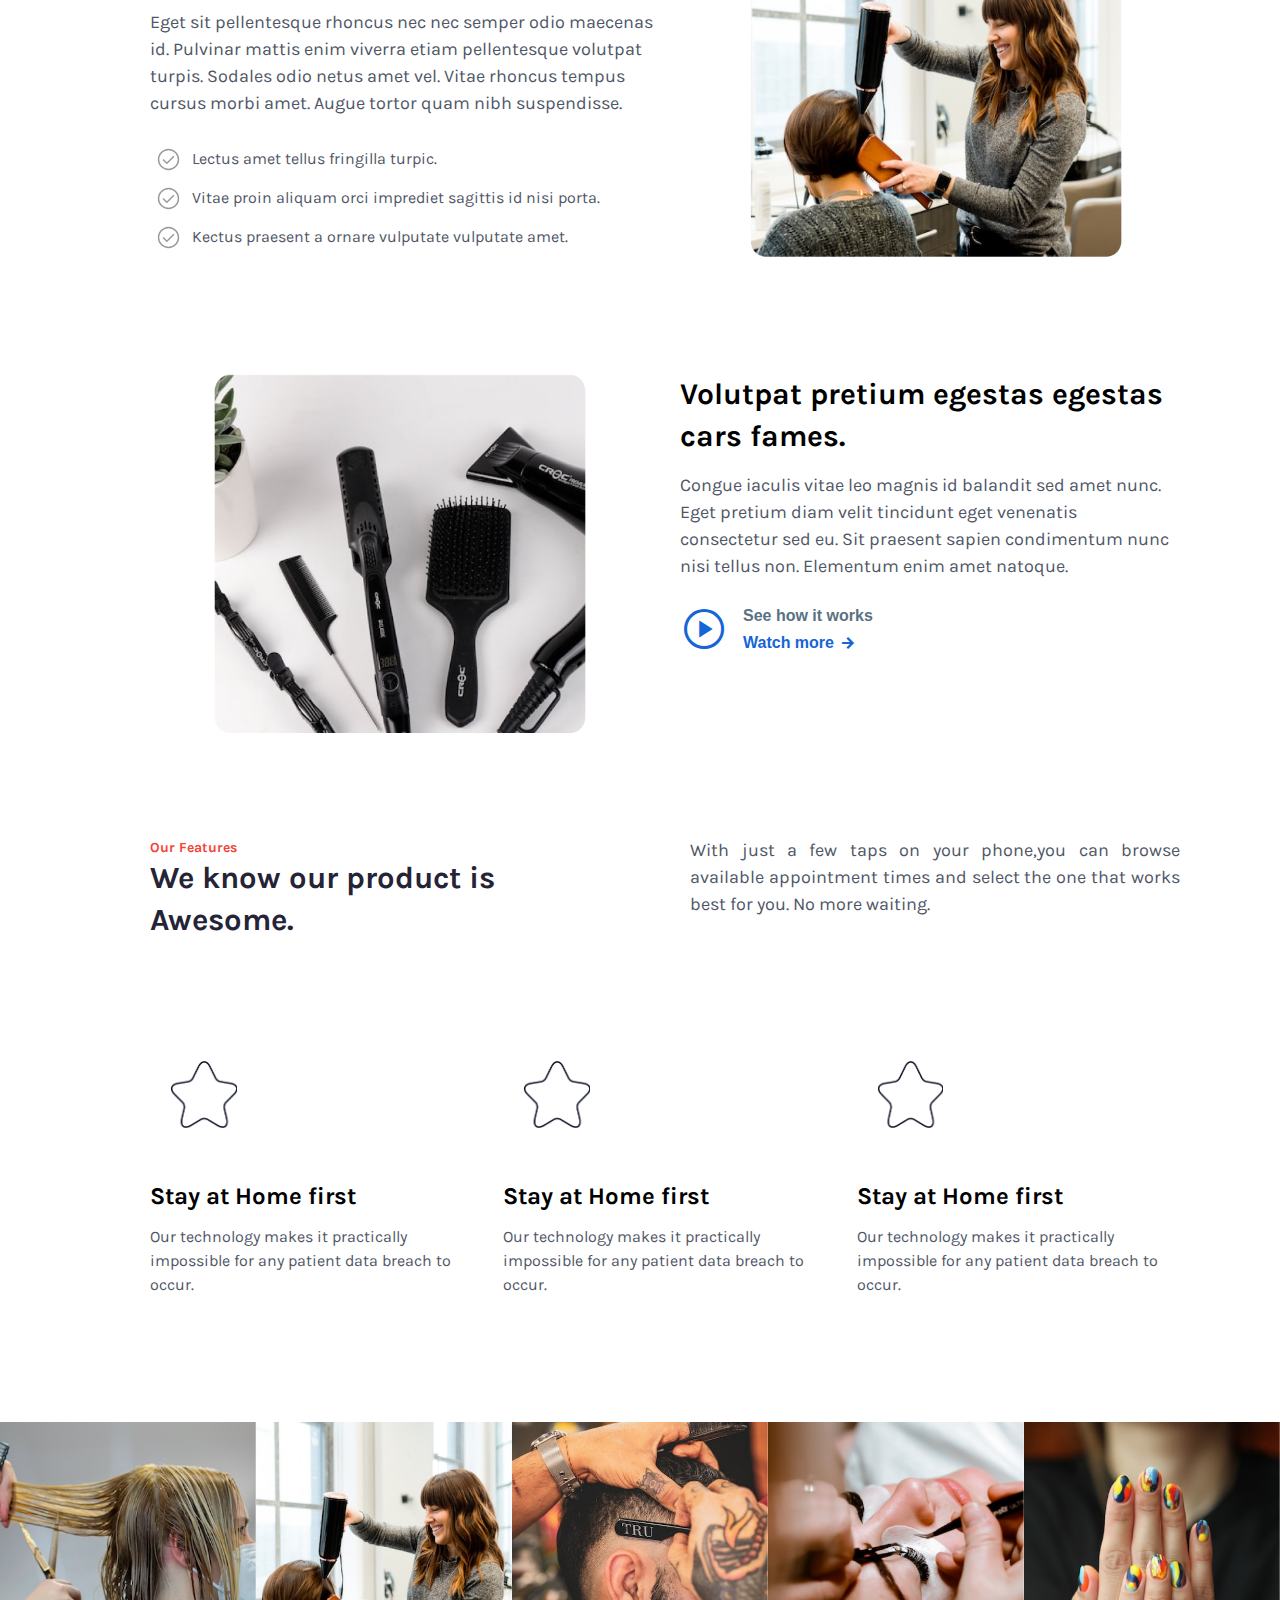
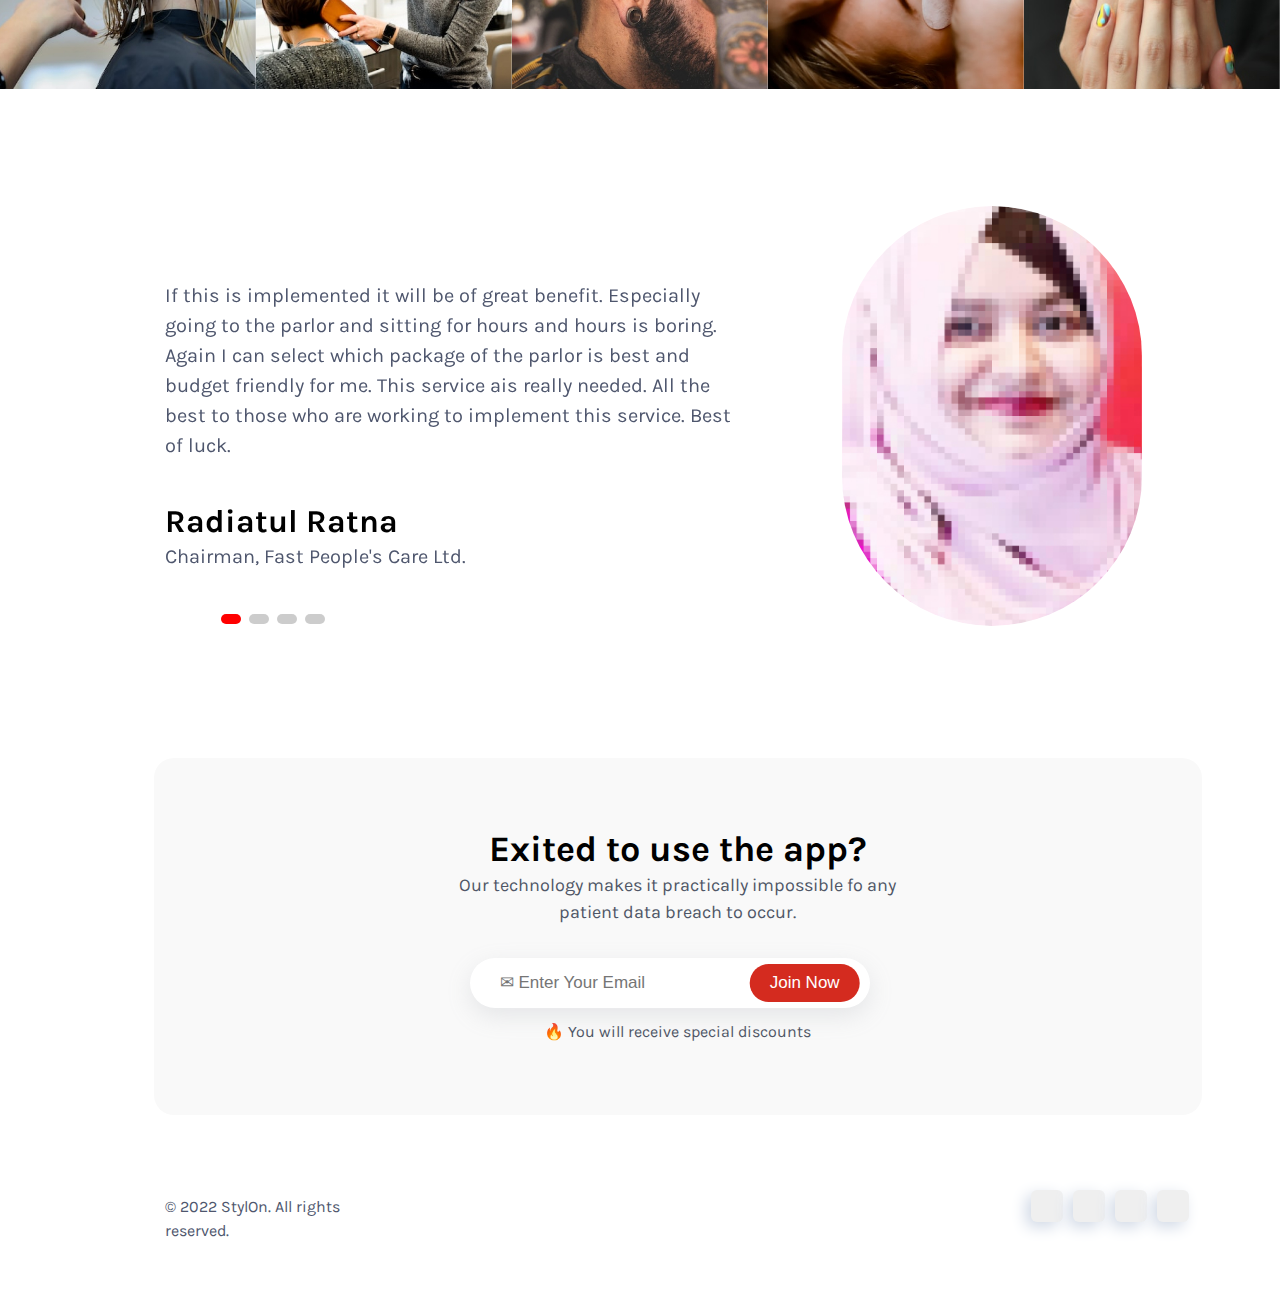
==== commit 106ac636: "full design complete" ====
--- a/index.html
+++ b/index.html
@@ -13,6 +13,12 @@
         <link
             rel="stylesheet"
             href="https://cdn.jsdelivr.net/npm/swiper@8/swiper-bundle.min.css"
+        />
+        <link
+            rel="stylesheet"
+            href="https://use.fontawesome.com/releases/v5.15.4/css/all.css"
+            integrity="sha384-DyZ88mC6Up2uqS4h/KRgHuoeGwBcD4Ng9SiP4dIRy0EXTlnuz47vAwmeGwVChigm"
+            crossorigin="anonymous"
         />
     </head>
 
@@ -329,6 +335,51 @@
             </div>
         </section>
 
+        <section class="contucts">
+            <div class="contucts_text">
+                <h3>Exited to use the app?</h3>
+                <p>
+                    Our technology makes it practically impossible fo any <br />
+                    patient data breach to occur.
+                </p>
+            </div>
+            <div class="contucts_form">
+                <form action="">
+                    <input type="email" placeholder=" ✉ Enter Your Email" />
+                    <input type="submit" name="" value="Join Now" />
+                </form>
+                <p>🔥 You will receive special discounts</p>
+            </div>
+        </section>
+
+        <section class="footer">
+            <div class="footer_text">
+                <p>&copy; 2022 StylOn. All rights reserved.</p>
+            </div>
+            <div class="icons">
+                <a
+                    href="https://www.facebook.com/rahman.shishir.982/"
+                    target="_blank"
+                    ><button class="footer-button">
+                        <i class="fab fa-instagram"></i></button
+                ></a>
+                <a href="https://twitter.com/RahmanShishir4" target="_blank"
+                    ><button class="footer-button">
+                        <i class="fas fa-basketball-ball"></i></button
+                ></a>
+                <a href="https://github.com/shishir3051" target="_blank"
+                    ><button class="footer-button">
+                        <i class="fab fa-twitter"></i></button
+                ></a>
+                <a
+                    href="https://www.instagram.com/the_wolverain/"
+                    target="_blank"
+                    ><button class="footer-button">
+                        <i class="fab fa-youtube"></i></button
+                ></a>
+            </div>
+        </section>
+
         <!-- script -->
         <script src="https://cdn.jsdelivr.net/npm/swiper@8/swiper-bundle.min.js"></script>
         <script>
--- a/assets/styles/index.css
+++ b/assets/styles/index.css
@@ -113,7 +113,7 @@
     display: flex;
     gap: 30px;
     max-width: 83%;
-    padding: 50px 100px 50px 100px;
+    padding: 77px 100px 75px 100px;
     margin-inline: auto;
     margin-left: 50px;
 }
@@ -125,6 +125,7 @@
     font-family: "Karla", sans-serif;
     font-weight: 700;
     font-size: 31px;
+    color: #242436;
     line-height: 41.6px;
 }
 .left_container h5 {
@@ -153,6 +154,7 @@
 .platform h1 {
     font-family: "Karla", sans-serif;
     font-weight: 700;
+    color: #242436;
     font-size: 36px;
     margin-bottom: 10px;
     line-height: 43.2px;
@@ -188,6 +190,7 @@
     font-family: "Karla", sans-serif;
     font-weight: 700;
     font-size: 32px;
+    color: #242436;
     line-height: 41.6px;
     margin-bottom: 15px;
 }
@@ -384,16 +387,135 @@
     flex-basis: 40%;
     text-align: center;
 }
-
+.swiper-horizontal > .swiper-pagination-bullets,
+.swiper-pagination-bullets.swiper-pagination-horizontal,
+.swiper-pagination-custom,
+.swiper-pagination-fraction {
+    left: 198px !important;
+    bottom: 130px !important;
+    width: 150px !important;
+}
+
+.swiper-pagination-bullet {
+    width: 20px !important;
+    height: 10px !important;
+    border-radius: 50px !important;
+}
 .mySlider_img img {
     width: 300px;
     height: 420px;
     border-radius: 400px;
 }
-.swiper .swiper-pagination {
+/* .swiper .swiper-pagination {
     font-size: 350px;
     margin: 10px;
-}
+} */
 .swiper .swiper-pagination-bullet-active {
     background: red;
 }
+
+.contucts {
+    text-align: center;
+    padding: 70px;
+    width: 71%;
+    margin-inline: auto;
+    margin-left: 12%;
+    border-radius: 20px;
+    background: #f9f9f9;
+}
+.contucts_text {
+    text-align: center;
+}
+.contucts_text h3 {
+    font-family: "Karla", sans-serif;
+    font-size: 36px;
+    font-weight: 700;
+    line-height: 43.2px;
+    text-align: center;
+}
+.contucts_text p {
+    font-family: "Karla", sans-serif;
+    font-weight: 400;
+    font-size: 18px;
+    line-height: 27px;
+    color: rgb(79, 86, 102);
+    margin-bottom: 32px;
+}
+
+input {
+    position: relative;
+    display: inline-block;
+    font-size: 17px;
+    box-sizing: border-box;
+    transition: 0.5s;
+}
+
+input[type="email"] {
+    width: 400px;
+    height: 50px;
+    border: none;
+    outline: none;
+    margin-left: 98px;
+    padding: 0 25px;
+    border-radius: 25px;
+    box-shadow: rgba(149, 157, 165, 0.2) 0px 8px 24px;
+}
+input[type="submit"] {
+    position: relative;
+    border-radius: 25px;
+    width: 110px;
+    height: 38px;
+    border: none;
+    outline: none;
+    color: white;
+    background: #d42b1f;
+    cursor: pointer;
+    transform: translate(-113%);
+}
+
+.contucts_form p {
+    font-family: "Karla", sans-serif;
+    font-weight: 400;
+    font-size: 16px;
+    line-height: 27px;
+    margin-left: 80px;
+    color: rgb(79, 86, 102);
+    margin: 10px 0 0 0;
+}
+.footer {
+    padding: 75px 0px 0 50px;
+    width: 80%;
+    display: flex;
+    margin-inline: auto;
+    margin-left: 9%;
+}
+.footer_text p {
+    font-family: "Karla", sans-serif;
+    line-height: 24px;
+    color: #4e566d;
+    font-size: 16px;
+    margin-top: 5px;
+}
+.icons {
+    display: flex;
+    gap: 10px;
+    height: 100px;
+    margin-left: 62%;
+}
+.footer-button {
+    border: none;
+    border-radius: 6px;
+    text-align: center;
+    cursor: pointer;
+    box-shadow: rgb(209, 217, 230) -5px 5px 15px,
+        rgb(255, 255, 255) -5px -5px 15px;
+    width: 32px;
+    height: 32px;
+    transition: all 0.4s ease 0s;
+}
+.footer-button:hover {
+    margin-bottom: 10px;
+    background-color: #dc0f22;
+    color: #ffffff;
+    transform: translateY(-5px);
+}
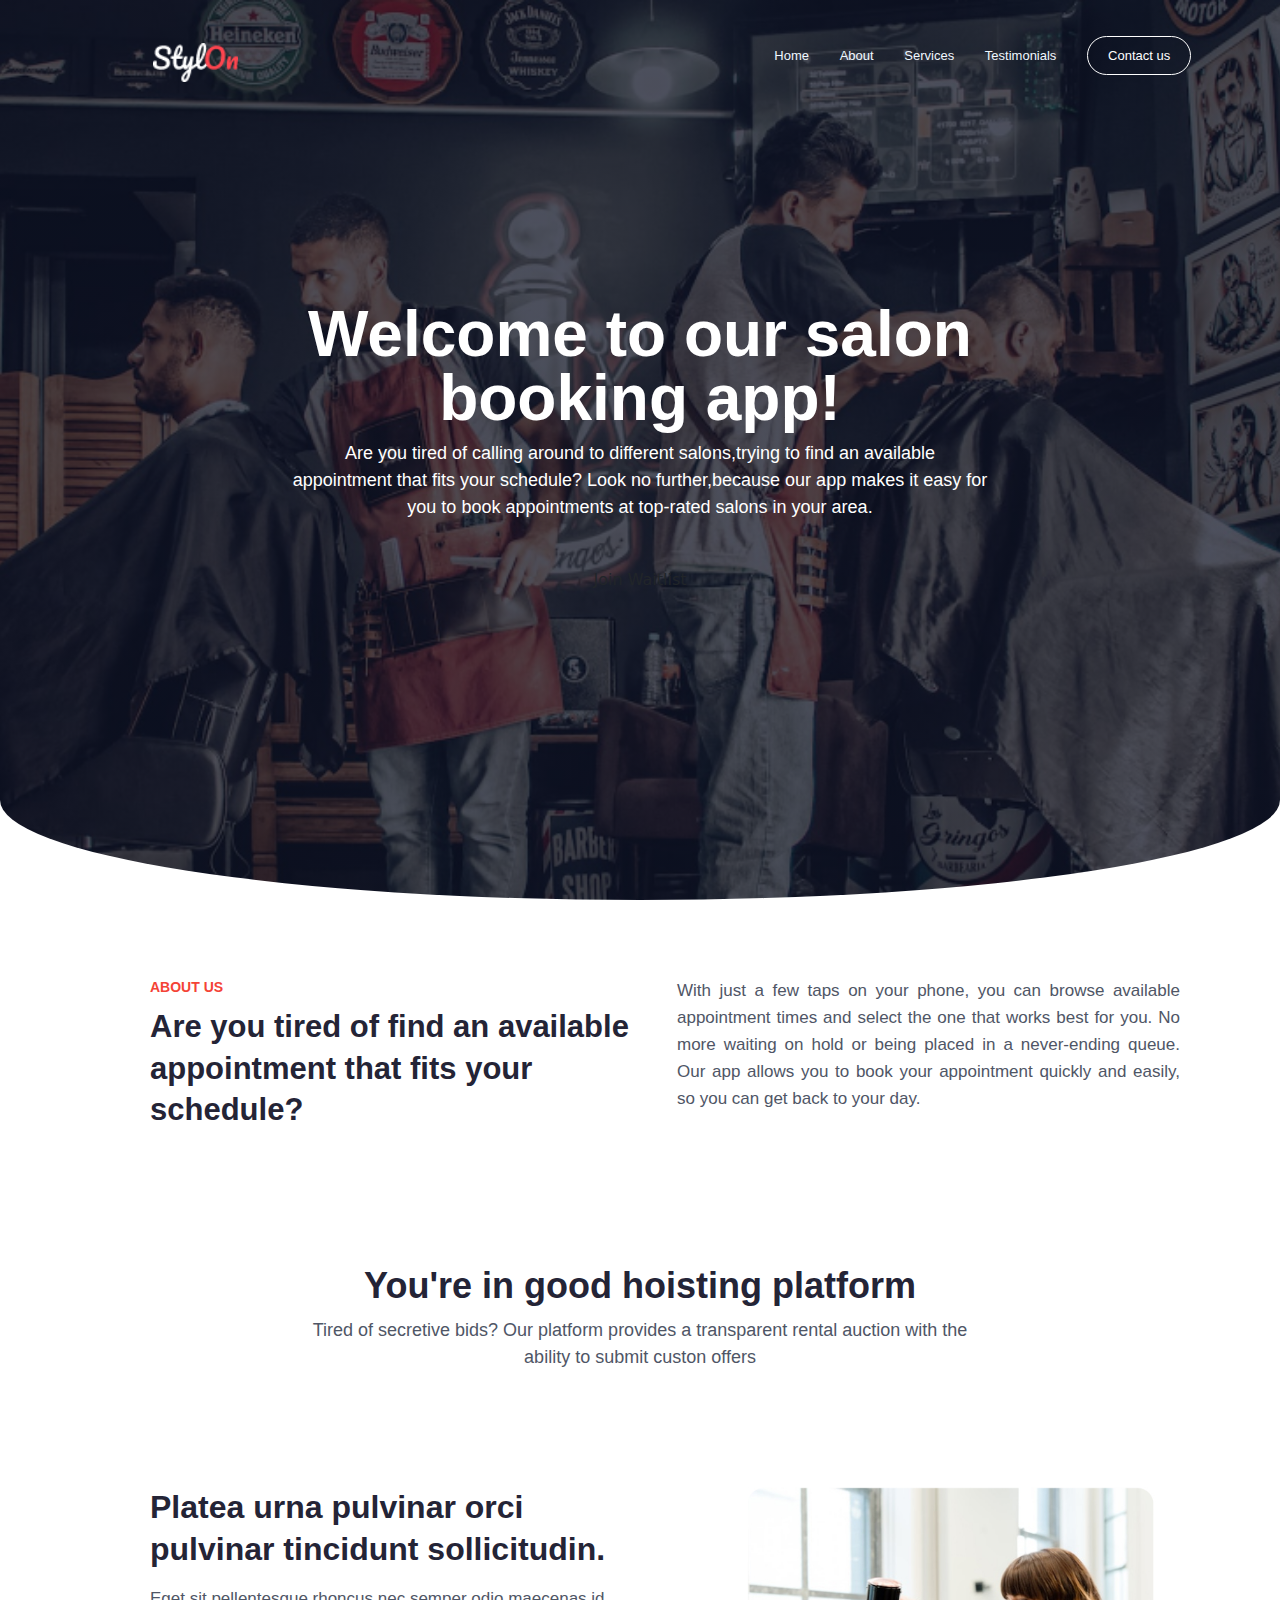
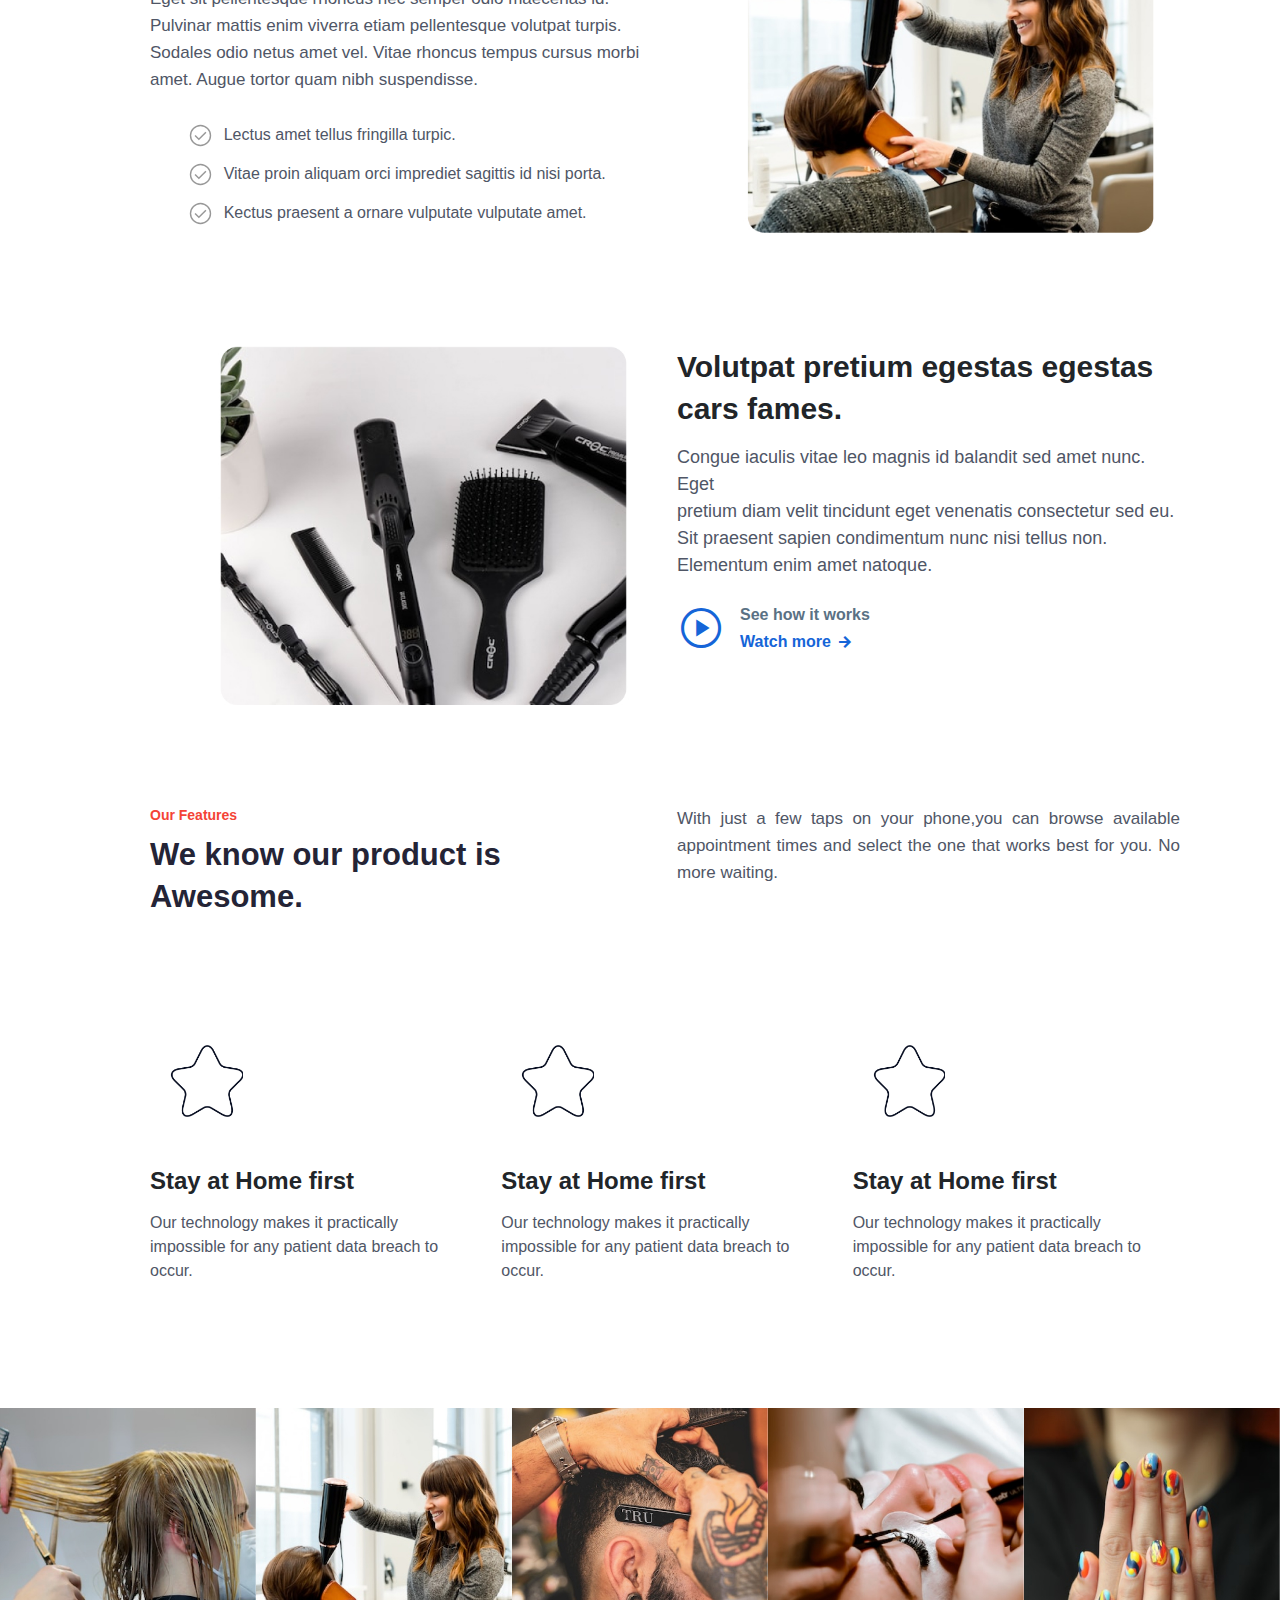
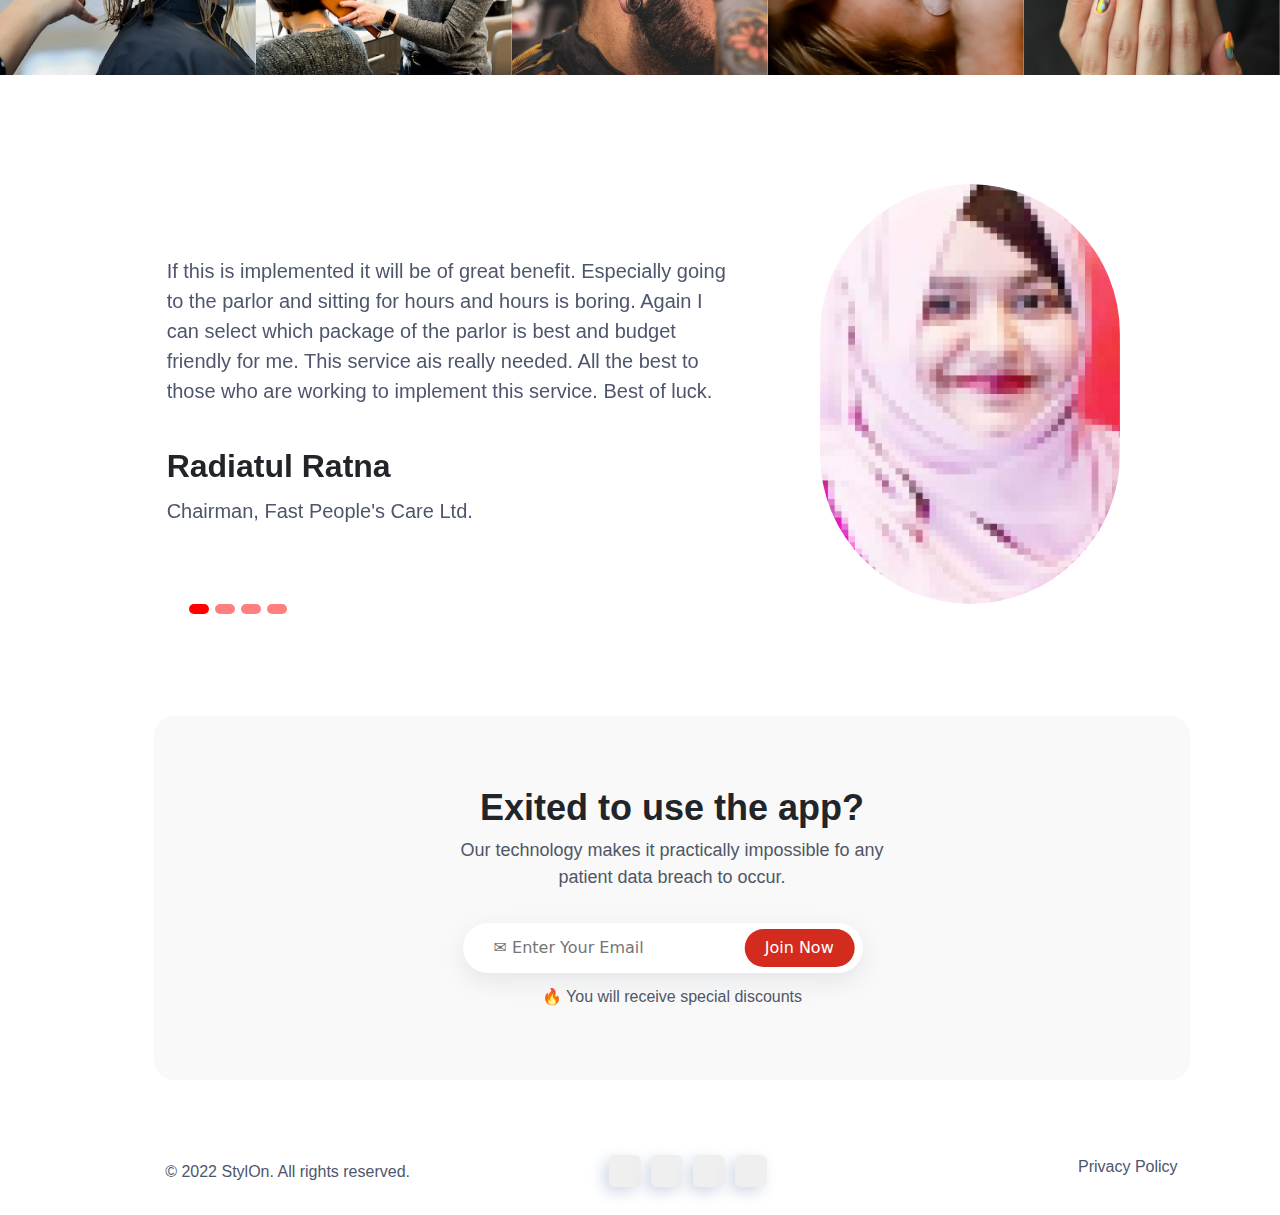
==== commit 43c6e181: "responsive almost done" ====
--- a/index.html
+++ b/index.html
@@ -10,21 +10,19 @@
             rel="stylesheet"
             href="https://fonts.googleapis.com/css2?family=Material+Symbols+Outlined:opsz,wght,FILL,GRAD@20..48,100..700,0..1,-50..200"
         />
-        <link
-            rel="stylesheet"
-            href="https://cdn.jsdelivr.net/npm/swiper@8/swiper-bundle.min.css"
-        />
+
         <link
             rel="stylesheet"
             href="https://use.fontawesome.com/releases/v5.15.4/css/all.css"
             integrity="sha384-DyZ88mC6Up2uqS4h/KRgHuoeGwBcD4Ng9SiP4dIRy0EXTlnuz47vAwmeGwVChigm"
             crossorigin="anonymous"
         />
+        <link rel="stylesheet" href="assets/css/bootstrap.min.css" />
     </head>
 
     <body>
-        <section class="header">
-            <nav>
+        <section class="header col-sm-12 col-md-12 col-lg-12">
+            <nav class="col-lg-12">
                 <a href="index.html"
                     ><img src="assets/images/logo_htfajn.png" alt="stylon logo"
                 /></a>
@@ -32,13 +30,15 @@
                 <div class="nav-links" id="navLinks">
                     <ul>
                         <li><a href="#">Home</a></li>
-                        <li><a href="">About</a></li>
-                        <li><a href="">Services</a></li>
+                        <li><a href="#about">About</a></li>
+                        <li><a href="#services">Services</a></li>
                         <li>
-                            <a href="">Testimonials</a>
+                            <a href="#testimonial">Testimonials</a>
                         </li>
 
-                        <li><a class="btn1" href="">Contact us</a></li>
+                        <li>
+                            <a class="btn1" href="#contact">Contact us</a>
+                        </li>
                     </ul>
                 </div>
                 <i class="fas fa-ellipsis-v" onclick="showMenu()"></i>
@@ -58,24 +58,26 @@
                 <a href="#" class="btn">Join Waitlist</a>
             </div>
         </section>
-        <section class="about">
-            <div class="left_container">
-                <h5>ABOUT US</h5>
-                <h4>
-                    Are you tired of find an available <br />
-                    appointment that fits your schedule?
-                </h4>
-            </div>
-
-            <div class="right_container">
-                <p>
-                    With just a few taps on your phone, you can browse available
-                    appointment times and select the one that works best for
-                    you. No more waiting on hold or being placed in a
-                    never-ending queue. Our app allows you to book your
-                    appointment quickly and easily, so you can get back to your
-                    day.
-                </p>
+        <section class="about" id="about">
+            <div class="row">
+                <div class="left_container col-md-12 col-lg-6">
+                    <h5>ABOUT US</h5>
+                    <h4>
+                        Are you tired of find an available <br />
+                        appointment that fits your schedule?
+                    </h4>
+                </div>
+
+                <div class="right_container col-md-12 col-lg-6">
+                    <p>
+                        With just a few taps on your phone, you can browse
+                        available appointment times and select the one that
+                        works best for you. No more waiting on hold or being
+                        placed in a never-ending queue. Our app allows you to
+                        book your appointment quickly and easily, so you can get
+                        back to your day.
+                    </p>
+                </div>
             </div>
         </section>
 
@@ -89,135 +91,152 @@
         </section>
 
         <section class="services">
-            <div class="left_container1">
-                <h4>
-                    Platea urna pulvinar orci pulvinar tincidunt sollicitudin.
-                </h4>
-                <p>
-                    Eget sit pellentesque rhoncus nec nec semper odio maecenas
-                    id. Pulvinar mattis enim viverra etiam pellentesque volutpat
-                    turpis. Sodales odio netus amet vel. Vitae rhoncus tempus
-                    cursus morbi amet. Augue tortor quam nibh suspendisse.
-                </p>
-                <div class="list">
-                    <ul>
-                        <li>
-                            <img
-                                src="assets/images/check_circle_FILL0_wght300_GRAD0_opsz40.svg"
-                                alt=""
-                            />Lectus amet tellus fringilla turpic.
-                        </li>
-                        <li>
-                            <img
-                                src="assets/images/check_circle_FILL0_wght300_GRAD0_opsz40.svg"
-                                alt=""
-                            />
-                            Vitae proin aliquam orci imprediet sagittis id nisi
-                            porta.
-                        </li>
-                        <li>
-                            <img
-                                src="assets/images/check_circle_FILL0_wght300_GRAD0_opsz40.svg"
-                                alt=""
-                            />
-
-                            Kectus praesent a ornare vulputate vulputate amet.
-                        </li>
-                    </ul>
-                </div>
-            </div>
-            <div class="right_container1">
-                <img
-                    src="assets/images/Image (1).jpg"
-                    alt="stylon services img"
-                />
-            </div>
-        </section>
-
-        <section class="services">
-            <div class="left_container2">
-                <img src="assets/images/Image (2).jpg" alt="" />
-            </div>
-
-            <div class="right_container2">
-                <h4>Volutpat pretium egestas egestas cars fames.</h4>
-                <p>
-                    Congue iaculis vitae leo magnis id balandit sed amet nunc.
-                    Eget pretium diam velit tincidunt eget venenatis consectetur
-                    sed eu. Sit praesent sapien condimentum nunc nisi tellus
-                    non. Elementum enim amet natoque.
-                </p>
-                <div class="video">
-                    <div class="image">
-                        <span class="material-symbols-outlined">
-                            play_circle
-                        </span>
-                    </div>
-                    <div>
-                        <h6>See how it works</h6>
-                        <p>
-                            Watch more
+            <div class="row">
+                <div class="left_container1 col-md-12 col-lg-6">
+                    <h4>
+                        Platea urna pulvinar orci pulvinar tincidunt
+                        sollicitudin.
+                    </h4>
+                    <p>
+                        Eget sit pellentesque rhoncus nec semper odio maecenas
+                        id.
+                        <br />
+                        Pulvinar mattis enim viverra etiam pellentesque volutpat
+                        turpis. <br />
+                        Sodales odio netus amet vel. Vitae rhoncus tempus cursus
+                        morbi <br />
+                        amet. Augue tortor quam nibh suspendisse.
+                    </p>
+                    <div class="list">
+                        <ul>
+                            <li>
+                                <img
+                                    src="assets/images/check_circle_FILL0_wght300_GRAD0_opsz40.svg"
+                                    alt=""
+                                />Lectus amet tellus fringilla turpic.
+                            </li>
+                            <li>
+                                <img
+                                    src="assets/images/check_circle_FILL0_wght300_GRAD0_opsz40.svg"
+                                    alt=""
+                                />
+                                Vitae proin aliquam orci imprediet sagittis id
+                                nisi porta.
+                            </li>
+                            <li>
+                                <img
+                                    src="assets/images/check_circle_FILL0_wght300_GRAD0_opsz40.svg"
+                                    alt=""
+                                />
+
+                                Kectus praesent a ornare vulputate vulputate
+                                amet.
+                            </li>
+                        </ul>
+                    </div>
+                </div>
+                <div class="right_container1 col-md-12 col-lg-6">
+                    <img
+                        src="assets/images/Image (1).jpg"
+                        alt="stylon services img"
+                    />
+                </div>
+            </div>
+        </section>
+
+        <section class="services" id="services">
+            <div class="row">
+                <div class="left_container2 col-lg-6">
+                    <img src="assets/images/Image (2).jpg" alt="" />
+                </div>
+
+                <div class="right_container2 col-md-12 col-lg-6">
+                    <h4>Volutpat pretium egestas egestas cars fames.</h4>
+                    <p>
+                        Congue iaculis vitae leo magnis id balandit sed amet
+                        nunc. Eget <br />
+                        pretium diam velit tincidunt eget venenatis consectetur
+                        sed eu. <br />
+                        Sit praesent sapien condimentum nunc nisi tellus non.
+                        <br />
+                        Elementum enim amet natoque.
+                    </p>
+                    <div class="video">
+                        <div class="image">
                             <span class="material-symbols-outlined">
-                                arrow_forward
+                                play_circle
                             </span>
-                        </p>
+                        </div>
+                        <div>
+                            <h6>See how it works</h6>
+                            <p>
+                                Watch more
+                                <span class="material-symbols-outlined">
+                                    arrow_forward
+                                </span>
+                            </p>
+                        </div>
                     </div>
                 </div>
             </div>
         </section>
 
         <section class="features">
-            <div class="left_container">
-                <h5>Our Features</h5>
-                <h4>
-                    We know our product is<br />
-                    Awesome.
-                </h4>
-            </div>
-
-            <div class="right_container">
-                <p>
-                    With just a few taps on your phone,you can browse available
-                    appointment times and select the one that works best for
-                    you. No more waiting.
-                </p>
-            </div>
-        </section>
-
-        <section class="technology">
-            <div class="div1">
-                <div class="vector">
-                    <img src="assets/images/Vector.jpg" alt="" />
-                </div>
-                <h5>Stay at Home first</h5>
-                <p>
-                    Our technology makes it practically impossible for any
-                    patient data breach to occur.
-                </p>
-            </div>
-            <div class="div1">
-                <div class="vector">
-                    <img src="assets/images/Vector.jpg" alt="" />
-                </div>
-                <h5>Stay at Home first</h5>
-                <p>
-                    Our technology makes it practically impossible for any
-                    patient data breach to occur.
-                </p>
-            </div>
-            <div class="div1">
-                <div class="vector">
-                    <img src="assets/images/Vector.jpg" alt="" />
-                </div>
-                <h5>Stay at Home first</h5>
-                <p>
-                    Our technology makes it practically impossible for any
-                    patient data breach to occur.
-                </p>
-            </div>
-        </section>
-
-        <section class="container">
+            <div class="row">
+                <div class="left_container col-md-12 col-lg-6">
+                    <h5>Our Features</h5>
+                    <h4>
+                        We know our product is<br />
+                        Awesome.
+                    </h4>
+                </div>
+
+                <div class="right_container col-md-12 col-lg-6">
+                    <p>
+                        With just a few taps on your phone,you can browse
+                        available appointment times and select the one that
+                        works best for you. No more waiting.
+                    </p>
+                </div>
+            </div>
+        </section>
+
+        <section class="services2">
+            <div class="row">
+                <div class="div1 col-sm-12 col-lg-4">
+                    <div class="vector">
+                        <img src="assets/images/Vector.jpg" alt="" />
+                    </div>
+                    <h5>Stay at Home first</h5>
+                    <p>
+                        Our technology makes it practically impossible for any
+                        patient data breach to occur.
+                    </p>
+                </div>
+                <div class="div1 col-sm-12 col-lg-4">
+                    <div class="vector">
+                        <img src="assets/images/Vector.jpg" alt="" />
+                    </div>
+                    <h5>Stay at Home first</h5>
+                    <p>
+                        Our technology makes it practically impossible for any
+                        patient data breach to occur.
+                    </p>
+                </div>
+                <div class="div1 col-sm-12 col-lg-4">
+                    <div class="vector">
+                        <img src="assets/images/Vector.jpg" alt="" />
+                    </div>
+                    <h5>Stay at Home first</h5>
+                    <p>
+                        Our technology makes it practically impossible for any
+                        patient data breach to occur.
+                    </p>
+                </div>
+            </div>
+        </section>
+
+        <section class="services3">
             <div class="box">
                 <img src="assets/images/Services Gallery Card.jpg" />
                 <img
@@ -246,109 +265,187 @@
                 />
             </div>
         </section>
-        <section class="container1">
-            <div class="swiper mySlides_container">
-                <div class="swiper-wrapper">
-                    <div class="swiper-slide">
-                        <div class="numbertext">
-                            <p>
-                                If this is implemented it will be of great
-                                benefit. Especially going to the parlor and
-                                sitting for hours and hours is boring. Again I
-                                can select which package of the parlor is best
-                                and budget friendly for me. This service ais
-                                really needed. All the best to those who are
-                                working to implement this service. Best of luck.
-                            </p>
-                            <div class="text">
-                                <h1>Radiatul Ratna</h1>
-                                <p>Chairman, Fast People's Care Ltd.</p>
+        <div class="container">
+            <section id="testimonial">
+                <div class="row">
+                    <div class="col-lg-12 col-md-6 col-md-4">
+                        <div
+                            id="carouselExampleIndicators"
+                            class="carousel slide"
+                            data-bs-ride="carousel"
+                            data-bs-interval="2000"
+                            data-bs-pause="hover"
+                        >
+                            <div class="carousel-indicators">
+                                <button
+                                    type="button"
+                                    data-bs-target="#carouselExampleIndicators"
+                                    data-bs-slide-to="0"
+                                    class="active"
+                                    aria-current="true"
+                                    aria-label="Slide 1"
+                                ></button>
+                                <button
+                                    type="button"
+                                    data-bs-target="#carouselExampleIndicators"
+                                    data-bs-slide-to="1"
+                                    aria-label="Slide 2"
+                                ></button>
+                                <button
+                                    type="button"
+                                    data-bs-target="#carouselExampleIndicators"
+                                    data-bs-slide-to="2"
+                                    aria-label="Slide 3"
+                                ></button>
+                                <button
+                                    type="button"
+                                    data-bs-target="#carouselExampleIndicators"
+                                    data-bs-slide-to="3"
+                                    aria-label="Slide 4"
+                                ></button>
+                            </div>
+                            <div class="carousel-inner">
+                                <div class="carousel-item active">
+                                    <div class="swiper-slide">
+                                        <div class="numbertext">
+                                            <p>
+                                                If this is implemented it will
+                                                be of great benefit. Especially
+                                                going to the parlor and sitting
+                                                for hours and hours is boring.
+                                                Again I can select which package
+                                                of the parlor is best and budget
+                                                friendly for me. This service
+                                                ais really needed. All the best
+                                                to those who are working to
+                                                implement this service. Best of
+                                                luck.
+                                            </p>
+                                            <div class="text">
+                                                <h1>Radiatul Ratna</h1>
+                                                <p>
+                                                    Chairman, Fast People's Care
+                                                    Ltd.
+                                                </p>
+                                            </div>
+                                        </div>
+                                        <div class="mySlider_img">
+                                            <img
+                                                src="assets/images/Headshot2.jpg"
+                                                alt=""
+                                            />
+                                        </div>
+                                    </div>
+                                </div>
+                                <div class="carousel-item">
+                                    <div class="swiper-slide">
+                                        <div class="numbertext">
+                                            <p>
+                                                It will be the natioin's first
+                                                fashion-ralated social media
+                                                invention. This new startup has
+                                                a sizable market,rapid
+                                                growth,and low competition. The
+                                                future of this startup is clear
+                                                to me. Warmest regards to the
+                                                founders.
+                                            </p>
+                                            <div class="text">
+                                                <h1>Adil Hasan Akash</h1>
+                                                <p>
+                                                    Co-Founder & MD.Robust
+                                                    Research And Development
+                                                    Ltd.
+                                                </p>
+                                            </div>
+                                        </div>
+                                        <div class="mySlider_img">
+                                            <img
+                                                src="assets/images/Headshot.jpg"
+                                                alt=""
+                                            />
+                                        </div>
+                                    </div>
+                                </div>
+                                <div class="carousel-item">
+                                    <div class="swiper-slide">
+                                        <div class="numbertext">
+                                            <p>
+                                                This is a great idea. If it can
+                                                be implemented then the salon
+                                                can provide excellent service,
+                                                maintain good environment and
+                                                good hygine. I think they will
+                                                providea great hair spa in a
+                                                very relaxing environment.
+                                                Avanee, owner and head stylist
+                                                is very attentive And will
+                                                deliver excellent results. Best
+                                                of luck to them.
+                                            </p>
+                                            <div class="text">
+                                                <h1>Pial Hasan Shadhin</h1>
+                                                <p>Founder,Icche Initiative.</p>
+                                            </div>
+                                        </div>
+                                        <div class="mySlider_img">
+                                            <img
+                                                src="assets/images/Headshot1.jpg"
+                                                alt=""
+                                            />
+                                        </div>
+                                    </div>
+                                </div>
+                                <div class="carousel-item">
+                                    <div class="swiper-slide">
+                                        <div class="numbertext">
+                                            <p>
+                                                Your idea is really great. I
+                                                believe that if you create this
+                                                service it will help us. Besids,
+                                                In this generation people are
+                                                more serious about their time.
+                                                So Your service save us people
+                                                valuable time. So just build
+                                                this properly and save us our
+                                                valuable time.
+                                            </p>
+                                            <div class="text">
+                                                <h1>Zahidul Dipu</h1>
+                                                <p>Founder and CEO,UzanX.</p>
+                                            </div>
+                                        </div>
+                                        <div class="mySlider_img">
+                                            <img
+                                                src="assets/images/Headshot3.jpg"
+                                                alt=""
+                                            />
+                                        </div>
+                                    </div>
+                                </div>
                             </div>
                         </div>
-                        <div class="mySlider_img">
-                            <img src="assets/images/Headshot2.jpg" alt="" />
-                        </div>
-                    </div>
-                    <div class="swiper-slide">
-                        <div class="numbertext">
-                            <p>
-                                It will be the natioin's first fashion-ralated
-                                social media invention. This new startup has a
-                                sizable market,rapid growth,and low competition.
-                                The future of this startup is clear to me.
-                                Warmest regards to the founders.
-                            </p>
-                            <div class="text">
-                                <h1>Adil Hasan Akash</h1>
-                                <p>
-                                    Co-Founder & MD.Robust Research And
-                                    Development Ltd.
-                                </p>
-                            </div>
-                        </div>
-                        <div class="mySlider_img">
-                            <img src="assets/images/Headshot.jpg" alt="" />
-                        </div>
-                    </div>
-                    <div class="swiper-slide">
-                        <div class="numbertext">
-                            <p>
-                                This is a great idea. If it can be implemented
-                                then the salon can provide excellent service,
-                                maintain good environment and good hygine. I
-                                think they will providea great hair spa in a
-                                very relaxing environment. Avanee, owner and
-                                head stylist is very attentive And will deliver
-                                excellent results. Best of luck to them.
-                            </p>
-                            <div class="text">
-                                <h1>Pial Hasan Shadhin</h1>
-                                <p>Founder,Icche Initiative.</p>
-                            </div>
-                        </div>
-                        <div class="mySlider_img">
-                            <img src="assets/images/Headshot1.jpg" alt="" />
-                        </div>
-                    </div>
-                    <div class="swiper-slide">
-                        <div class="numbertext">
-                            <p>
-                                Your idea is really great. I believe that if you
-                                create this service it will help us. Besids, In
-                                this generation people are more serious about
-                                their time. So Your service save us people
-                                valuable time. So just build this properly and
-                                save us our valuable time.
-                            </p>
-                            <div class="text">
-                                <h1>Zahidul Dipu</h1>
-                                <p>Founder and CEO,UzanX.</p>
-                            </div>
-                        </div>
-                        <div class="mySlider_img">
-                            <img src="assets/images/Headshot3.jpg" alt="" />
-                        </div>
-                    </div>
-                </div>
-                <!-- If we need pagination -->
-                <div class="swiper-pagination"></div>
-            </div>
-        </section>
-
-        <section class="contucts">
-            <div class="contucts_text">
-                <h3>Exited to use the app?</h3>
-                <p>
-                    Our technology makes it practically impossible fo any <br />
-                    patient data breach to occur.
-                </p>
-            </div>
-            <div class="contucts_form">
-                <form action="">
-                    <input type="email" placeholder=" ✉ Enter Your Email" />
-                    <input type="submit" name="" value="Join Now" />
-                </form>
-                <p>🔥 You will receive special discounts</p>
+                    </div>
+                </div>
+            </section>
+        </div>
+        <section class="containts contucts" id="contact">
+            <div class="row">
+                <div class="contucts_text">
+                    <h3>Exited to use the app?</h3>
+                    <p>
+                        Our technology makes it practically impossible fo any
+                        <br />
+                        patient data breach to occur.
+                    </p>
+                </div>
+                <div class="contucts_form">
+                    <form action="">
+                        <input type="email" placeholder=" ✉ Enter Your Email" />
+                        <input type="submit" name="" value="Join Now" />
+                    </form>
+                    <p>🔥 You will receive special discounts</p>
+                </div>
             </div>
         </section>
 
@@ -378,28 +475,22 @@
                         <i class="fab fa-youtube"></i></button
                 ></a>
             </div>
+            <div class="privacy">
+                <p><a href="./pages/privacy.html">Privacy Policy</a></p>
+            </div>
         </section>
 
         <!-- script -->
-        <script src="https://cdn.jsdelivr.net/npm/swiper@8/swiper-bundle.min.js"></script>
-        <script>
-            const swiper = new Swiper(".swiper", {
+        <!-- <script>
+            const row = new Swiper(".row", {
                 autoplay: {
                     delay: 3000,
                     disableOnInteraction: false,
                 },
                 loop: true,
-
-                pagination: {
-                    el: ".swiper-pagination",
-                    clickable: true,
-                },
-
-                navigation: {
-                    nextEl: ".swiper-button-next",
-                    prevEl: ".swiper-button-prev",
-                },
+                
             });
-        </script>
+        </script> -->
+        <script src="assets/js/bootstrap.bundle.min.js"></script>
     </body>
 </html>
--- a/assets/styles/index.css
+++ b/assets/styles/index.css
@@ -1,5 +1,3 @@
-@import url("https://fonts.googleapis.com/css2?family=Karla&display=swap");
-
 * {
     margin: 0;
     padding: 0;
@@ -25,6 +23,9 @@
     padding: 2% 6%;
     justify-content: space-between;
     align-items: center;
+    font-family: "Karla", sans-serif;
+    font-weight: 400;
+    font-size: 24px;
 }
 nav a {
     display: flex;
@@ -86,6 +87,8 @@
     position: relative;
     cursor: pointer;
     transition: 1s;
+    font-family: "Karla", sans-serif;
+    font-size: 14px;
 }
 
 .btn1 {
@@ -112,7 +115,7 @@
 .about {
     display: flex;
     gap: 30px;
-    max-width: 83%;
+    max-width: 100%;
     padding: 77px 100px 75px 100px;
     margin-inline: auto;
     margin-left: 50px;
@@ -142,14 +145,14 @@
 .right_container p {
     font-family: "Karla", sans-serif;
     font-weight: 400;
-    font-size: 18px;
+    font-size: 17px;
     line-height: 27px;
     text-align: justify;
     color: rgb(79, 86, 102);
 }
 .platform {
     text-align: center;
-    padding: 70px;
+    padding: 50px;
 }
 .platform h1 {
     font-family: "Karla", sans-serif;
@@ -170,7 +173,7 @@
 .services {
     display: flex;
     gap: 30px;
-    max-width: 83%;
+    max-width: 100%;
     padding: 50px 100px 50px 100px;
     margin-inline: auto;
     margin-left: 50px;
@@ -181,7 +184,7 @@
 .left_container1 p {
     font-family: "Karla", sans-serif;
     font-weight: 400;
-    font-size: 18px;
+    font-size: 17px;
     line-height: 27px;
     color: rgb(79, 86, 102);
     margin-bottom: 25px;
@@ -209,10 +212,10 @@
 }
 
 .right_container1 {
-    width: 48%;
+    width: 49%;
 }
 .right_container1 img {
-    width: 500px;
+    width: 547px;
     height: 359px;
 }
 
@@ -222,10 +225,10 @@
     opacity: 40%;
 }
 .left_container2 {
-    max-width: 50%;
+    width: 44%;
 }
 .left_container2 img {
-    width: 500px;
+    width: 547px;
     height: 359px;
 }
 .right_container2 {
@@ -281,23 +284,23 @@
 .features {
     display: flex;
     gap: 30px;
-    max-width: 83%;
+    max-width: 100%;
     padding: 50px 100px 50px 100px;
     margin-inline: auto;
     margin-left: 50px;
 }
 
-.technology {
+.services2 {
     display: flex;
     gap: 30px;
-    max-width: 83%;
+    max-width: 100%;
     padding: 50px 100px 50px 100px;
     margin-inline: auto;
     margin-left: 50px;
 }
 .vector img {
-    width: 66.67px;
-    height: 66.13px;
+    width: 112.67px;
+    height: 112.13px;
     padding: 20px;
     margin-bottom: 30px;
 }
@@ -318,7 +321,7 @@
     margin-bottom: 25px;
 }
 
-.container {
+.services3 {
     display: flex;
     margin-top: 50px;
 }
@@ -358,9 +361,10 @@
 /* slideshow-container */
 .swiper-slide {
     display: flex;
+    /* flex-direction: column; */
     gap: 30px;
-    max-width: 83%;
-    padding: 20px 100px 0 90px;
+    max-width: 100%;
+    padding: 20px 0px 0 40px;
     margin-inline: auto;
     margin: 5% 0% 10% 4%;
 }
@@ -387,14 +391,6 @@
     flex-basis: 40%;
     text-align: center;
 }
-.swiper-horizontal > .swiper-pagination-bullets,
-.swiper-pagination-bullets.swiper-pagination-horizontal,
-.swiper-pagination-custom,
-.swiper-pagination-fraction {
-    left: 198px !important;
-    bottom: 130px !important;
-    width: 150px !important;
-}
 
 .swiper-pagination-bullet {
     width: 20px !important;
@@ -406,18 +402,11 @@
     height: 420px;
     border-radius: 400px;
 }
-/* .swiper .swiper-pagination {
-    font-size: 350px;
-    margin: 10px;
-} */
-.swiper .swiper-pagination-bullet-active {
-    background: red;
-}
 
 .contucts {
     text-align: center;
     padding: 70px;
-    width: 71%;
+    width: 81%;
     margin-inline: auto;
     margin-left: 12%;
     border-radius: 20px;
@@ -484,14 +473,16 @@
 }
 .footer {
     padding: 75px 0px 0 50px;
-    width: 80%;
-    display: flex;
+    width: 83%;
+    display: flex;
+    flex-direction: row;
+    justify-content: space-between;
     margin-inline: auto;
     margin-left: 9%;
 }
 .footer_text p {
     font-family: "Karla", sans-serif;
-    line-height: 24px;
+    /* line-height: 24px; */
     color: #4e566d;
     font-size: 16px;
     margin-top: 5px;
@@ -499,12 +490,14 @@
 .icons {
     display: flex;
     gap: 10px;
-    height: 100px;
-    margin-left: 62%;
+    height: 60px;
+    margin-left: 18%;
+    color: #4e566d;
 }
 .footer-button {
     border: none;
     border-radius: 6px;
+    color: #4e566d;
     text-align: center;
     cursor: pointer;
     box-shadow: rgb(209, 217, 230) -5px 5px 15px,
@@ -519,3 +512,129 @@
     color: #ffffff;
     transform: translateY(-5px);
 }
+.privacy {
+    margin-left: 29%;
+}
+.privacy p a {
+    font-family: "Karla", sans-serif;
+    /* line-height: 24px; */
+    text-decoration: none;
+    color: #4e566d;
+    font-size: 16px;
+    margin-top: 5px;
+}
+
+.carousel-indicators [data-bs-target] {
+    width: 20px !important;
+    height: 10px !important;
+    border-radius: 50px !important;
+    background-color: red !important;
+    border-top: 0 !important;
+    border-bottom: 0 !important;
+}
+.carousel-indicators {
+    position: absolute;
+    right: 64% !important;
+    bottom: 86px !important;
+    margin-left: 7% !important;
+}
+
+/* resposive */
+
+@media (max-width: 547px) {
+    .about {
+        display: flex;
+        gap: 30px;
+        max-width: 100%;
+        padding: 77px 40px 75px 40px;
+        margin-inline: auto;
+        /* margin-left: 50px; */
+    }
+    .platform {
+        text-align: center;
+        padding: 40px;
+    }
+    .services {
+        display: flex;
+        gap: 30px;
+        justify-content: center;
+        align-items: center;
+        max-width: 100%;
+        padding: 50px 20px 50px 20px;
+    }
+    .right_container2 h4 {
+        font-size: 26px;
+        width: 97%;
+    }
+    .right_container2 p {
+        font-size: 16px;
+        width: 98%;
+    }
+    .left_container2 img {
+        width: 500px;
+        height: 359px;
+    }
+    .left_container1 p {
+        width: 97%;
+    }
+    .right_container1 img {
+        width: 500px;
+        height: 359px;
+    }
+
+    .features {
+        display: flex;
+        gap: 30px;
+        max-width: 100%;
+        justify-content: center;
+        padding: 50px 40px 50px 40px;
+        margin-inline: auto;
+    }
+
+    .services2 {
+        display: flex;
+        gap: 30px;
+        max-width: 100%;
+        padding: 50px 40px 50px 40px;
+        margin-inline: auto;
+        margin-left: 50px;
+    }
+    .swiper-slide {
+        display: flex;
+        flex-direction: column;
+        gap: 30px;
+        max-width: 100%;
+        padding: 50px 40px 0 40px;
+        margin-inline: auto;
+        margin: 5% 0% 10% 4%;
+    }
+
+    .carousel-indicators {
+        position: absolute;
+        right: 0 !important;
+        bottom: -18px !important;
+        margin-left: 9% !important;
+        margin-bottom: 2rem !important;
+    }
+    input[type="email"] {
+        width: 300px;
+        margin-left: 9px;
+        margin-bottom: 10px;
+    }
+    input[type="submit"] {
+        width: 100px;
+        transform: translate(0);
+    }
+    .contucts {
+        padding: 12px;
+        margin-left: 9%;
+    }
+    .footer {
+        padding: 26px 0px 0 23px;
+        width: 83%;
+        display: flex;
+        justify-content: space-between;
+        margin-inline: auto;
+        margin-left: 18%;
+    }
+}
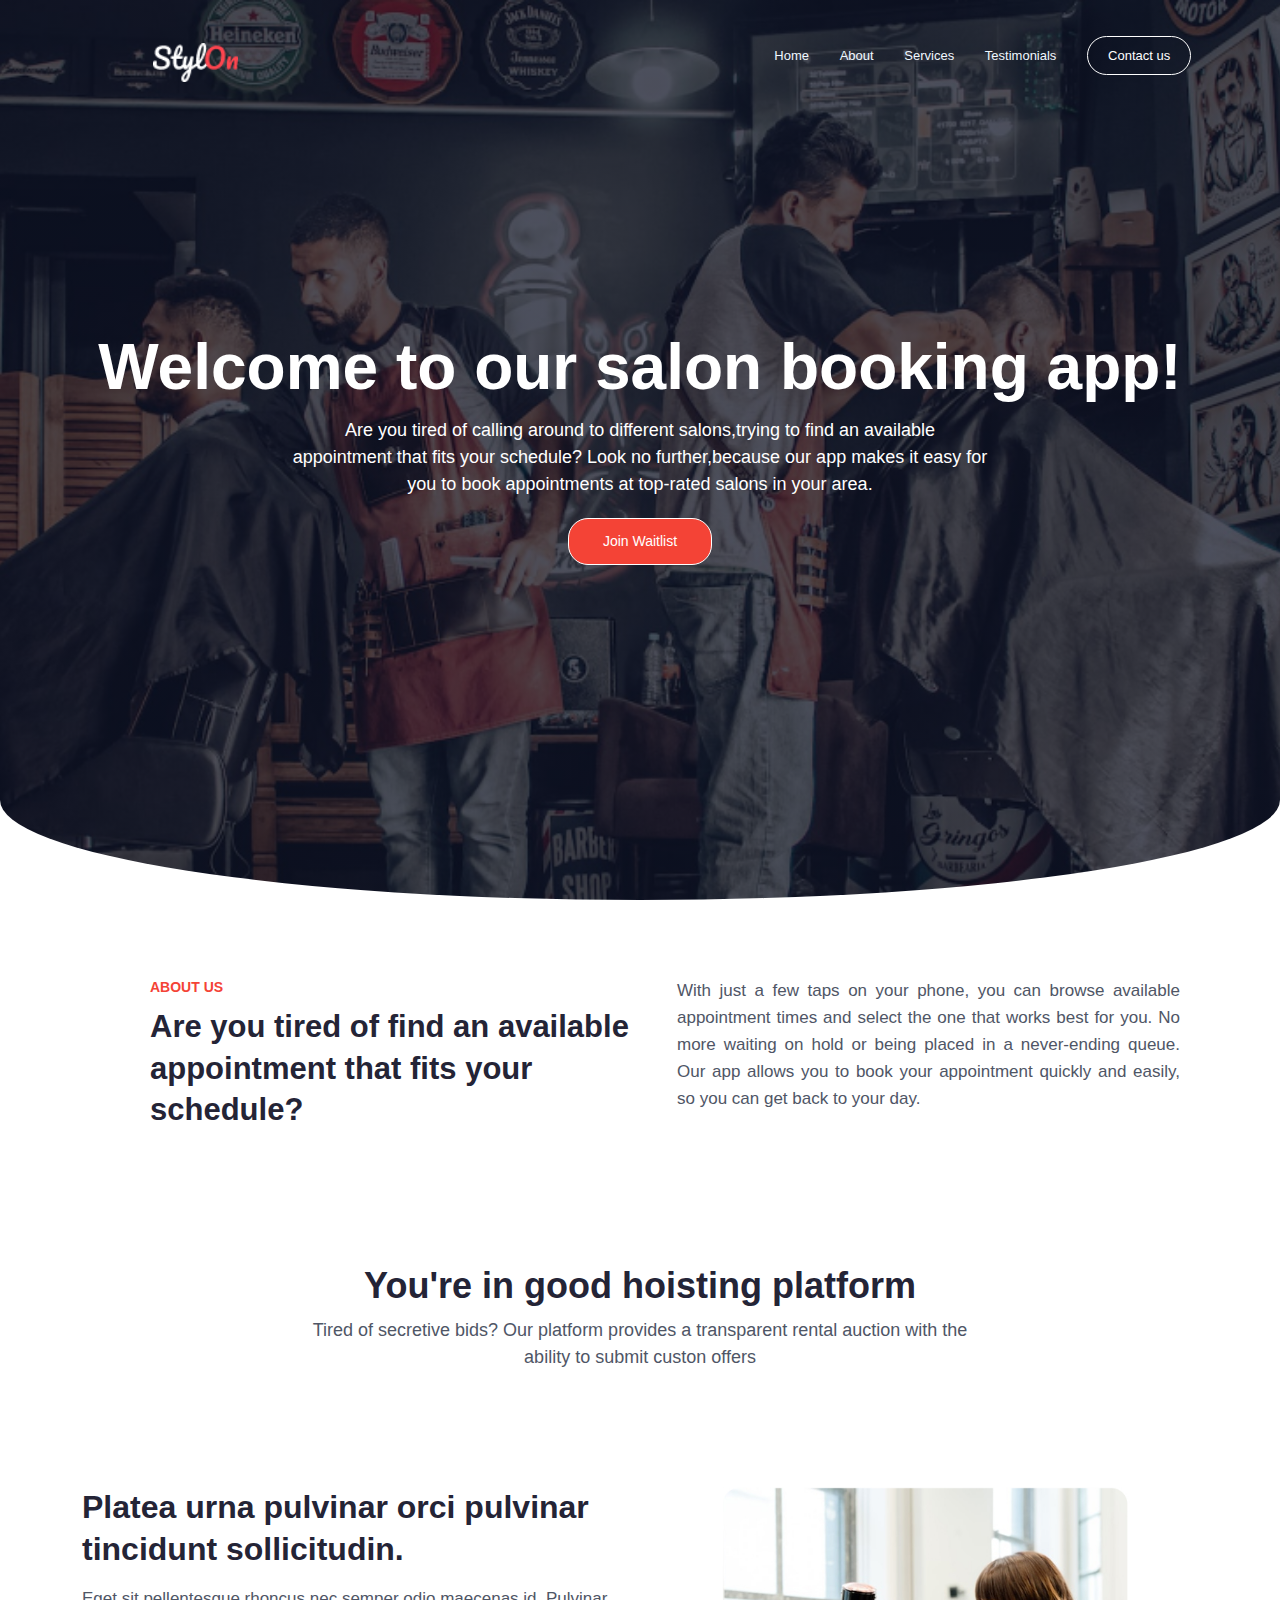
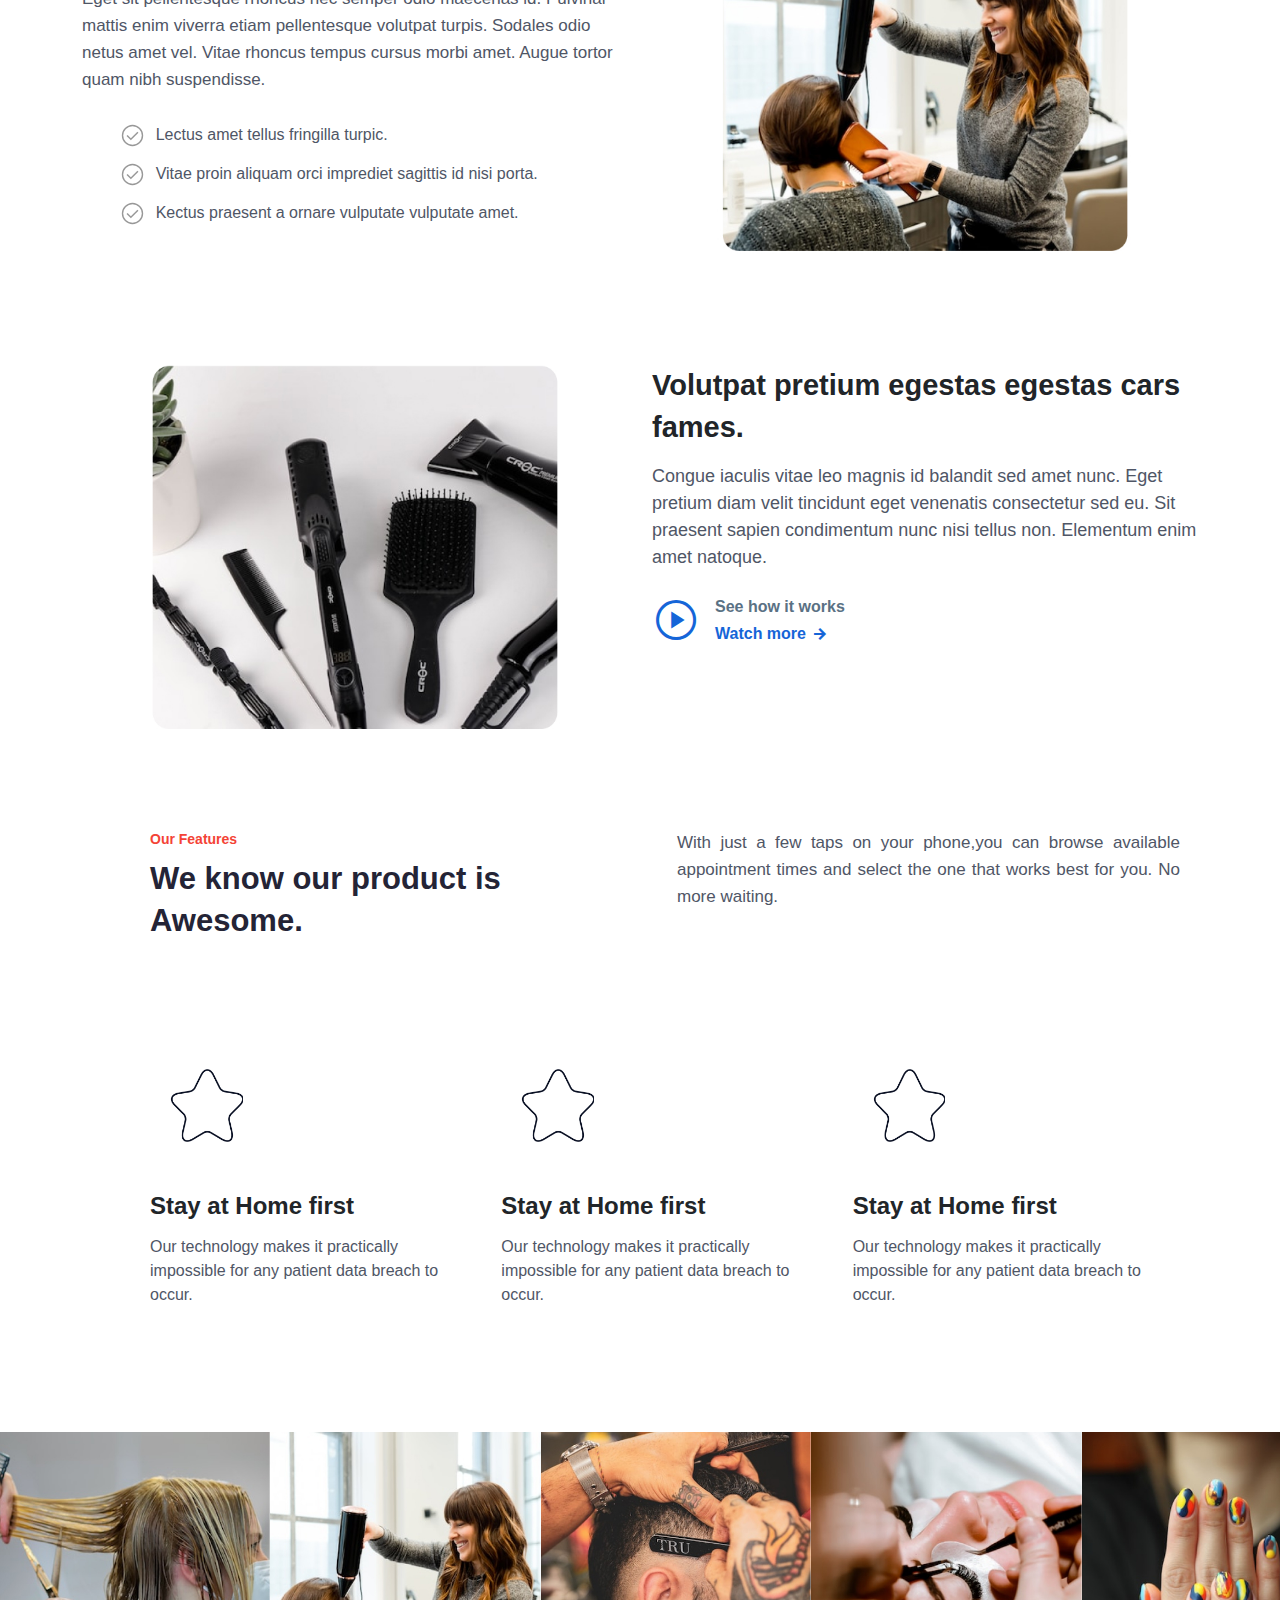
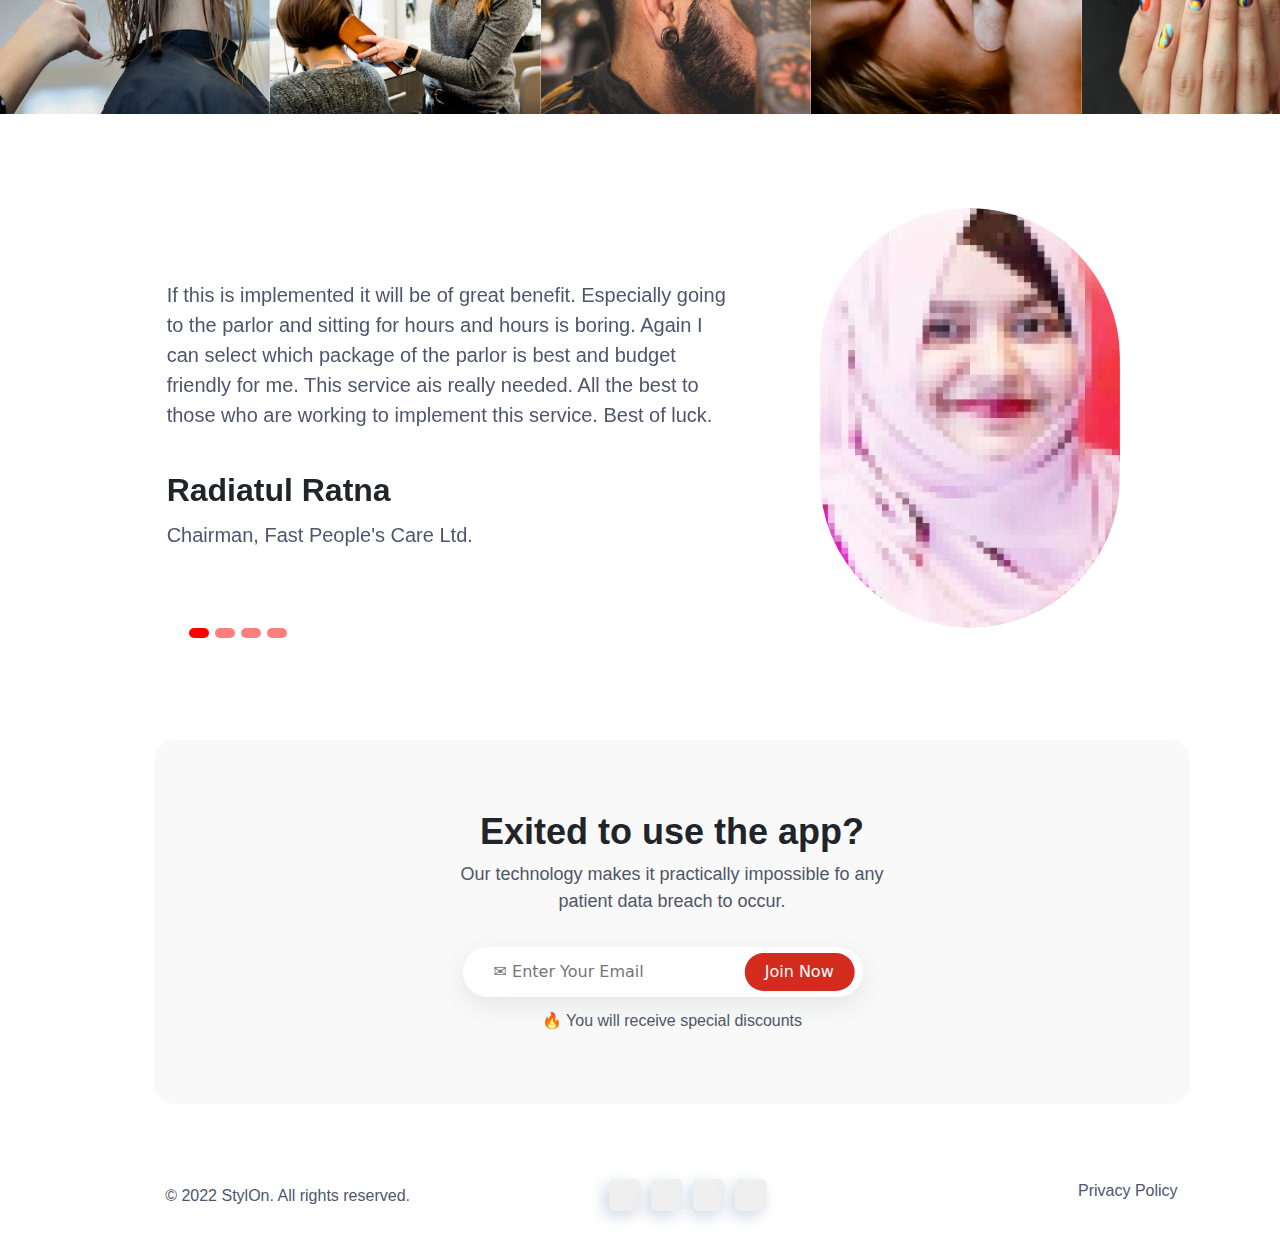
==== commit dcdf340c: "all complete" ====
--- a/index.html
+++ b/index.html
@@ -21,13 +21,15 @@
     </head>
 
     <body>
-        <section class="header col-sm-12 col-md-12 col-lg-12">
-            <nav class="col-lg-12">
+        <section class="header">
+            <nav>
                 <a href="index.html"
                     ><img src="assets/images/logo_htfajn.png" alt="stylon logo"
                 /></a>
 
                 <div class="nav-links" id="navLinks">
+                    <i class="fas fa-times-circle" onclick="hideMenu()"></i>
+
                     <ul>
                         <li><a href="#">Home</a></li>
                         <li><a href="#about">About</a></li>
@@ -43,11 +45,9 @@
                 </div>
                 <i class="fas fa-ellipsis-v" onclick="showMenu()"></i>
             </nav>
+
             <div class="text-box">
-                <h1>
-                    Welcome to our salon <br />
-                    booking app!
-                </h1>
+                <h1>Welcome to our salon booking app!</h1>
                 <p>
                     Are you tired of calling around to different salons,trying
                     to find an available<br />
@@ -55,7 +55,7 @@
                     our app makes it easy for <br />
                     you to book appointments at top-rated salons in your area.
                 </p>
-                <a href="#" class="btn">Join Waitlist</a>
+                <a href="#" class="button">Join Waitlist</a>
             </div>
         </section>
         <section class="about" id="about">
@@ -90,7 +90,7 @@
             </p>
         </section>
 
-        <section class="services">
+        <section class="container services">
             <div class="row">
                 <div class="left_container1 col-md-12 col-lg-6">
                     <h4>
@@ -99,13 +99,10 @@
                     </h4>
                     <p>
                         Eget sit pellentesque rhoncus nec semper odio maecenas
-                        id.
-                        <br />
-                        Pulvinar mattis enim viverra etiam pellentesque volutpat
-                        turpis. <br />
-                        Sodales odio netus amet vel. Vitae rhoncus tempus cursus
-                        morbi <br />
-                        amet. Augue tortor quam nibh suspendisse.
+                        id. Pulvinar mattis enim viverra etiam pellentesque
+                        volutpat turpis. Sodales odio netus amet vel. Vitae
+                        rhoncus tempus cursus morbi amet. Augue tortor quam nibh
+                        suspendisse.
                     </p>
                     <div class="list">
                         <ul>
@@ -144,7 +141,7 @@
             </div>
         </section>
 
-        <section class="services" id="services">
+        <section class="container services" id="services">
             <div class="row">
                 <div class="left_container2 col-lg-6">
                     <img src="assets/images/Image (2).jpg" alt="" />
@@ -154,12 +151,9 @@
                     <h4>Volutpat pretium egestas egestas cars fames.</h4>
                     <p>
                         Congue iaculis vitae leo magnis id balandit sed amet
-                        nunc. Eget <br />
-                        pretium diam velit tincidunt eget venenatis consectetur
-                        sed eu. <br />
-                        Sit praesent sapien condimentum nunc nisi tellus non.
-                        <br />
-                        Elementum enim amet natoque.
+                        nunc. Eget pretium diam velit tincidunt eget venenatis
+                        consectetur sed eu. Sit praesent sapien condimentum nunc
+                        nisi tellus non. Elementum enim amet natoque.
                     </p>
                     <div class="video">
                         <div class="image">
@@ -185,10 +179,7 @@
             <div class="row">
                 <div class="left_container col-md-12 col-lg-6">
                     <h5>Our Features</h5>
-                    <h4>
-                        We know our product is<br />
-                        Awesome.
-                    </h4>
+                    <h4>We know our product is Awesome.</h4>
                 </div>
 
                 <div class="right_container col-md-12 col-lg-6">
@@ -237,38 +228,50 @@
         </section>
 
         <section class="services3">
-            <div class="box">
-                <img src="assets/images/Services Gallery Card.jpg" />
-                <img
-                    src="assets/images/Services Gallery Card (2).jpg"
-                    class="hover-img"
-                />
-            </div>
-            <div class="box2">
-                <img src="assets/images/Services Gallery Card (1).jpg" />
-            </div>
-            <div class="box2">
-                <img src="assets/images/Services Gallery Card (2).jpg" />
-            </div>
-            <div class="box">
-                <img src="assets/images/Services Gallery Card (3).jpg" />
-                <img
-                    src="assets/images/Services Gallery Card (2).jpg"
-                    class="hover-img"
-                />
-            </div>
-            <div class="box">
-                <img src="assets/images/Services Gallery Card (4).jpg" />
-                <img
-                    src="assets/images/Services Gallery Card (2).jpg"
-                    class="hover-img"
-                />
+            <div class="row">
+                <div class="service3-image">
+                    <div class="box">
+                        <img src="assets/images/Services Gallery Card.jpg" />
+                        <img
+                            src="assets/images/Services Gallery Card (2).jpg"
+                            class="hover-img"
+                        />
+                    </div>
+                    <div class="box2">
+                        <img
+                            src="assets/images/Services Gallery Card (1).jpg"
+                        />
+                    </div>
+                    <div class="box2">
+                        <img
+                            src="assets/images/Services Gallery Card (2).jpg"
+                        />
+                    </div>
+                    <div class="box">
+                        <img
+                            src="assets/images/Services Gallery Card (3).jpg"
+                        />
+                        <img
+                            src="assets/images/Services Gallery Card (2).jpg"
+                            class="hover-img"
+                        />
+                    </div>
+                    <div class="box">
+                        <img
+                            src="assets/images/Services Gallery Card (4).jpg"
+                        />
+                        <img
+                            src="assets/images/Services Gallery Card (2).jpg"
+                            class="hover-img"
+                        />
+                    </div>
+                </div>
             </div>
         </section>
         <div class="container">
             <section id="testimonial">
                 <div class="row">
-                    <div class="col-lg-12 col-md-6 col-md-4">
+                    <div class="col-lg-12">
                         <div
                             id="carouselExampleIndicators"
                             class="carousel slide"
@@ -339,7 +342,7 @@
                                 </div>
                                 <div class="carousel-item">
                                     <div class="swiper-slide">
-                                        <div class="numbertext">
+                                        <div class="numbertext swiper-slide2">
                                             <p>
                                                 It will be the natioin's first
                                                 fashion-ralated social media
@@ -398,7 +401,7 @@
                                 </div>
                                 <div class="carousel-item">
                                     <div class="swiper-slide">
-                                        <div class="numbertext">
+                                        <div class="numbertext swiper-slide2">
                                             <p>
                                                 Your idea is really great. I
                                                 believe that if you create this
@@ -481,16 +484,8 @@
         </section>
 
         <!-- script -->
-        <!-- <script>
-            const row = new Swiper(".row", {
-                autoplay: {
-                    delay: 3000,
-                    disableOnInteraction: false,
-                },
-                loop: true,
-                
-            });
-        </script> -->
+
+        <!-- <script src="assets/scripts/main.js"></script> -->
         <script src="assets/js/bootstrap.bundle.min.js"></script>
     </body>
 </html>
--- a/assets/styles/index.css
+++ b/assets/styles/index.css
@@ -51,6 +51,44 @@
     padding: 8px 12px;
     position: relative;
 }
+nav .fas {
+    display: none;
+}
+
+@media (max-width: 767px) {
+    .nav-links ul li {
+        display: block;
+    }
+    .nav-links {
+        position: fixed;
+        background: #f44336;
+        height: 100vh;
+        width: 200px;
+        top: 0;
+        right: -200px;
+        text-align: left;
+        z-index: 999;
+        transition: 0.5s;
+    }
+    nav .fas {
+        display: block;
+        color: white;
+        margin: 10px;
+        font-size: 25px;
+        cursor: pointer;
+    }
+    .nav-links ul {
+        padding: 30px;
+    }
+}
+
+.checkbtn {
+    font-size: 30px;
+    color: white;
+    float: right;
+    /* line-height: 80px; */
+    margin-right: 40px;
+}
 .text-box {
     width: 90%;
     color: white;
@@ -72,19 +110,19 @@
     font-weight: 400;
     line-height: 27px;
     text-align: center;
-    margin: 10px 0 40px;
-}
-.btn {
+    margin: 18px 0 20px;
+}
+.button {
     display: inline-block;
     text-decoration: none;
     color: white;
     border: 1px solid white;
+    padding: 12px 34px;
+    background: transparent;
     border-radius: 20px;
-    padding: 12px 34px;
-    font-size: 13px;
-    background: transparent;
     background: #f44336;
     position: relative;
+    transition: 1s;
     cursor: pointer;
     transition: 1s;
     font-family: "Karla", sans-serif;
@@ -108,9 +146,6 @@
     background: #d42b1f;
     transition: 1s;
 }
-nav .fas {
-    display: none;
-}
 
 .about {
     display: flex;
@@ -215,8 +250,7 @@
     width: 49%;
 }
 .right_container1 img {
-    width: 547px;
-    height: 359px;
+    width: 100%;
 }
 
 .list ul li img {
@@ -228,8 +262,7 @@
     width: 44%;
 }
 .left_container2 img {
-    width: 547px;
-    height: 359px;
+    width: 100%;
 }
 .right_container2 {
     width: 48%;
@@ -245,7 +278,7 @@
 .right_container2 h4 {
     font-family: "Karla", sans-serif;
     font-weight: 700;
-    font-size: 30px;
+    font-size: 29px;
     line-height: 41.6px;
     margin-bottom: 15px;
 }
@@ -325,6 +358,10 @@
     display: flex;
     margin-top: 50px;
 }
+
+.service3-image {
+    max-width: 94% !important;
+}
 .box {
     position: relative;
     width: 288px;
@@ -356,6 +393,11 @@
 
 .box:hover img.hover-img {
     opacity: 1;
+}
+
+.service3-image {
+    display: flex;
+    flex-direction: row;
 }
 
 /* slideshow-container */
@@ -541,7 +583,49 @@
 
 /* resposive */
 
-@media (max-width: 547px) {
+@media (max-width: 768px) {
+    .header {
+        border-bottom-right-radius: 40% 7%;
+        border-bottom-left-radius: 40% 7%;
+    }
+
+    .nav-links {
+        flex: 1;
+        text-align: right;
+    }
+    *,
+    ::after,
+    ::before {
+        box-sizing: border-box;
+    }
+    * {
+        margin: 0;
+        padding: 0;
+    }
+    /* user agent stylesheet div {
+        display: block;
+    } */
+    nav {
+        display: flex;
+        padding: 4% 4%;
+    }
+    nav img {
+        width: 85px;
+        margin-left: 10px;
+    }
+    .text-box h1 {
+        font-size: 43px;
+        font-weight: 700;
+        line-height: 45px;
+    }
+    .text-box p {
+        font-family: "Karla", sans-serif;
+        font-size: 18px;
+        font-weight: 400;
+        line-height: 27px;
+        text-align: center;
+        margin: 10px 0 12px;
+    }
     .about {
         display: flex;
         gap: 30px;
@@ -560,26 +644,43 @@
         justify-content: center;
         align-items: center;
         max-width: 100%;
-        padding: 50px 20px 50px 20px;
-    }
+        padding: 0px 0px 33px 0px;
+    }
+
     .right_container2 h4 {
         font-size: 26px;
-        width: 97%;
+        width: 94%;
+        padding: 10px;
     }
     .right_container2 p {
         font-size: 16px;
         width: 98%;
+        padding: 17px;
+    }
+
+    .video p {
+        padding: 2px;
     }
     .left_container2 img {
-        width: 500px;
-        height: 359px;
+        width: 100%;
+    }
+    .left_container1 {
+        width: 100%;
     }
     .left_container1 p {
-        width: 97%;
+        width: 95%;
+        padding: 20px;
+    }
+    .left_container1 h4 {
+        padding: 20px;
+    }
+
+    .list {
+        padding-right: 30px;
     }
     .right_container1 img {
-        width: 500px;
-        height: 359px;
+        width: 100%;
+        /* height: 359px; */
     }
 
     .features {
@@ -595,9 +696,9 @@
         display: flex;
         gap: 30px;
         max-width: 100%;
-        padding: 50px 40px 50px 40px;
+        padding: 50px 32px 50px 50px;
         margin-inline: auto;
-        margin-left: 50px;
+        margin-left: 20px;
     }
     .swiper-slide {
         display: flex;
@@ -618,23 +719,101 @@
     }
     input[type="email"] {
         width: 300px;
+        margin-left: 21%;
+        margin-bottom: 10px;
+    }
+    input[type="submit"] {
+        width: 100px;
+        transform: translate(-112px);
+    }
+    .contucts {
+        padding: 12px;
+        margin-left: 9%;
+    }
+    .footer {
+        padding: 26px 0px 0 23px;
+        width: 83%;
+        flex-direction: column;
+        display: flex;
+        justify-content: center;
+        align-items: center;
+        /* justify-content: space-between; */
+        margin-inline: auto;
+        margin-left: 7%;
+    }
+
+    .icons {
+        margin-left: 0px;
+    }
+    .privacy {
+        margin-left: 0px;
+    }
+
+    .vector {
+        text-align: center;
+    }
+
+    .service3-image {
+        display: flex;
+        justify-content: center;
+        align-items: center;
+        flex-direction: row;
+        margin-top: 50px;
+        flex-wrap: wrap;
+    }
+}
+
+@media (max-width: 664px) {
+    input[type="submit"] {
+        width: 100px;
+        transform: translate(-112px);
+    }
+    input[type="email"] {
+        width: 300px;
         margin-left: 9px;
         margin-bottom: 10px;
     }
+}
+@media (max-width: 664px) {
     input[type="submit"] {
         width: 100px;
         transform: translate(0);
     }
-    .contucts {
-        padding: 12px;
-        margin-left: 9%;
-    }
-    .footer {
-        padding: 26px 0px 0 23px;
-        width: 83%;
-        display: flex;
-        justify-content: space-between;
-        margin-inline: auto;
-        margin-left: 18%;
-    }
-}
+}
+
+@media (max-width: 1200px) {
+    .carousel-indicators {
+        bottom: 86px !important;
+    }
+    .mySlider_img img {
+        width: 100%;
+        height: 82%;
+    }
+}
+@media (max-width: 988px) {
+    .carousel-indicators {
+        margin-left: 9% !important;
+    }
+    /* .mySlider_img img {
+        width: 100%;
+    } */
+    .swiper-slide2 p {
+        margin-bottom: 88px !important;
+    }
+    .numbertext p {
+        margin-bottom: 58px;
+    }
+    input[type="submit"] {
+        width: 100px;
+        transform: translate(0);
+    }
+    input[type="email"] {
+        width: 300px;
+        margin-left: 100px;
+        margin-bottom: 10px;
+    }
+    input[type="submit"] {
+        width: 100px;
+        transform: translate(-112px);
+    }
+}
